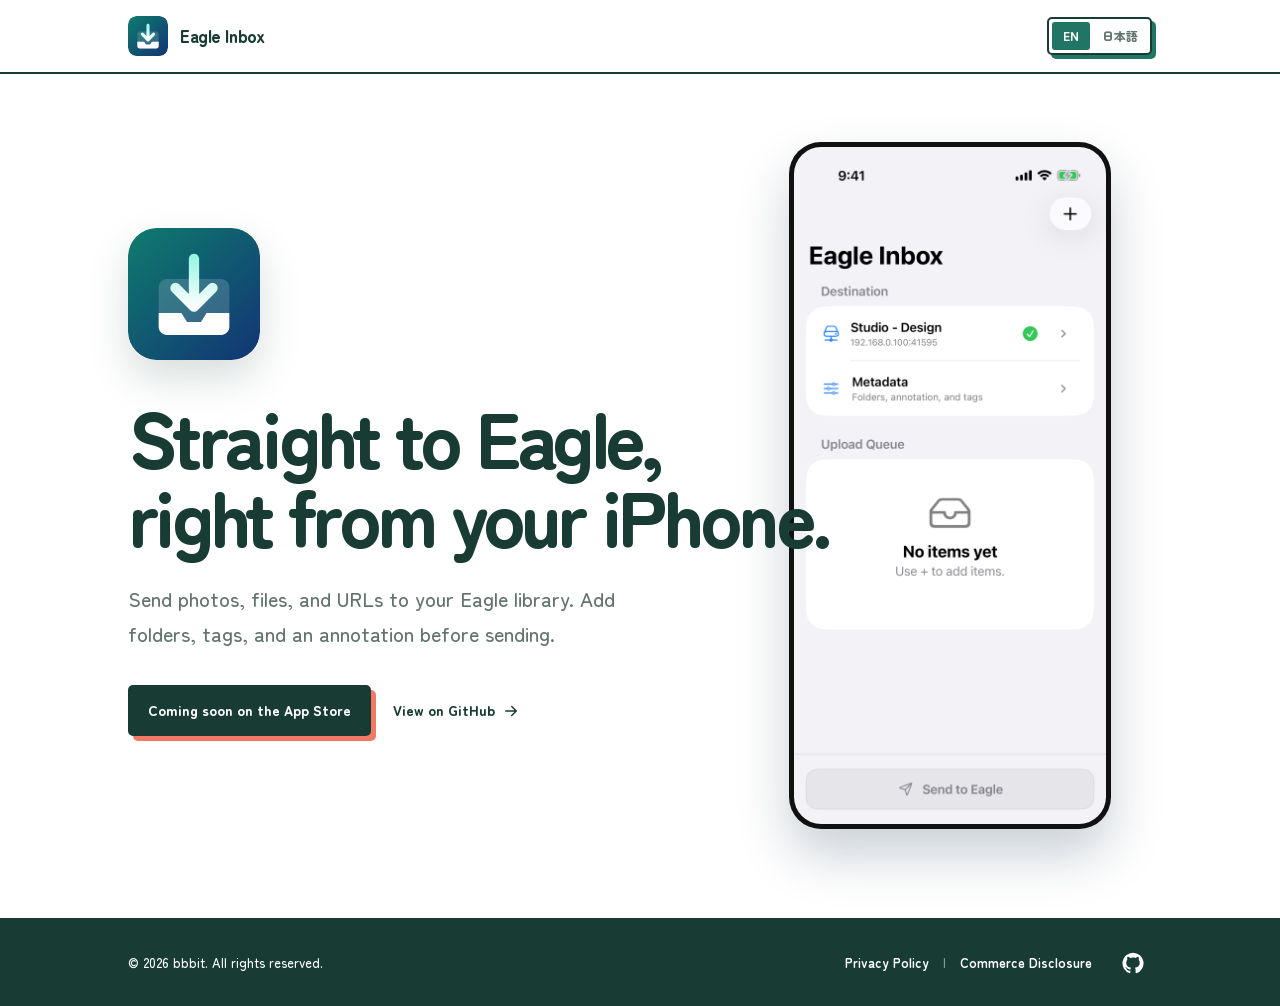
==== privacy-policy/index.html @ a13c3aba "initial commit" ====
<!doctype html>
<html lang="en">
  <head>
    <meta charset="utf-8">
    <meta name="viewport" content="width=device-width, initial-scale=1">
    <meta name="color-scheme" content="light">
    <meta name="theme-color" content="#ffffff">
    <meta
      name="description"
      content="Eagle Inbox sends photos, files, and URLs from iPhone to Eagle."
    >
    <title>Eagle Inbox — Send to Eagle from iPhone</title>
    <link rel="icon" href="app-icon.svg" type="image/svg+xml">
    <link rel="stylesheet" href="styles.css?v=20260819-1">
    <script>
      if (new URLSearchParams(location.search).get("lang") === "ja") {
        document.documentElement.classList.add("language-loading");
      }
    </script>
    <script src="home-language.js" defer></script>
  </head>
  <body class="home-page">
    <a class="skip-link" href="#main-content">Skip to main content</a>

    <header class="site-header home-header">
      <div class="header-inner">
        <a class="brand" href="./" aria-label="Eagle Inbox home">
          <img src="app-icon.svg" width="40" height="40" alt="">
          <span>Eagle Inbox</span>
        </a>
        <nav class="language-switcher" aria-label="Language">
          <a href="?lang=en" lang="en" aria-current="page">EN</a>
          <a href="?lang=ja" lang="ja">日本語</a>
        </nav>
      </div>
    </header>

    <main id="main-content" class="home-main">
      <section class="hero" aria-labelledby="hero-title">
        <div class="hero-copy">
          <img class="hero-app-icon" src="app-icon.svg" width="132" height="132" alt="Eagle Inbox app icon">
          <h1 id="hero-title"><span>Straight to Eagle,</span><br><span>right from your iPhone.</span></h1>
          <p class="hero-description">
            Send photos, files, and URLs to your Eagle library. Add folders,
            tags, and an annotation before sending.
          </p>
          <div class="hero-actions">
            <span class="app-store-status">Coming soon on the App Store</span>
            <a class="text-link" href="https://github.com/tuki0918/eagleinbox" target="_blank" rel="noopener noreferrer">
              View on GitHub
              <svg viewBox="0 0 24 24" width="18" height="18" aria-hidden="true">
                <path d="M5 12h13M13 6l6 6-6 6"/>
              </svg>
            </a>
          </div>
        </div>

        <div class="hero-visual" aria-label="Eagle Inbox app screen">
          <div class="hero-device-frame">
            <img src="assets/app-screen.png" alt="Eagle Inbox upload screen on iPhone">
          </div>
        </div>
      </section>
    </main>

    <footer class="site-footer">
      <div class="footer-inner">
        <p>© 2026 bbbit. All rights reserved.</p>
        <nav class="footer-links" aria-label="Legal">
          <a href="privacy/">Privacy Policy</a>
          <a href="commerce/">Commerce Disclosure</a>
        </nav>
        <a
          class="github-link"
          href="https://github.com/tuki0918/eagleinbox"
          target="_blank"
          rel="noopener noreferrer"
          aria-label="View the Eagle Inbox repository on GitHub"
          title="GitHub repository"
        >
          <svg viewBox="0 0 24 24" width="22" height="22" aria-hidden="true">
            <path d="M12 .7a11.5 11.5 0 0 0-3.64 22.41c.58.1.79-.25.79-.56v-2.23c-3.22.7-3.9-1.37-3.9-1.37-.52-1.34-1.28-1.7-1.28-1.7-1.05-.72.08-.7.08-.7 1.16.08 1.77 1.19 1.77 1.19 1.03 1.77 2.7 1.26 3.36.96.1-.75.4-1.26.74-1.55-2.57-.29-5.27-1.29-5.27-5.69 0-1.26.45-2.28 1.18-3.09-.12-.29-.51-1.47.11-3.05 0 0 .97-.31 3.16 1.18A11 11 0 0 1 12 6.11c.98 0 1.96.13 2.88.39 2.2-1.49 3.16-1.18 3.16-1.18.63 1.58.23 2.76.12 3.05.73.81 1.17 1.83 1.17 3.09 0 4.42-2.7 5.39-5.28 5.68.42.36.79 1.07.79 2.16v3.25c0 .31.21.67.8.56A11.5 11.5 0 0 0 12 .7Z"/>
          </svg>
          <span class="visually-hidden">GitHub repository</span>
        </a>
      </div>
    </footer>
  </body>
</html>
---- privacy-policy/styles.css ----
/* Zen Maru Gothic — SIL Open Font License 1.1 (see fonts/OFL.txt). */
@font-face {
  font-family: "Zen Maru Gothic";
  src: url("fonts/ZenMaruGothic-Regular.woff2") format("woff2");
  font-style: normal;
  font-weight: 400;
  font-display: swap;
}

@font-face {
  font-family: "Zen Maru Gothic";
  src: url("fonts/ZenMaruGothic-Medium.woff2") format("woff2");
  font-style: normal;
  font-weight: 500;
  font-display: swap;
}

@font-face {
  font-family: "Zen Maru Gothic";
  src: url("fonts/ZenMaruGothic-Bold.woff2") format("woff2");
  font-style: normal;
  font-weight: 700;
  font-display: swap;
}

@font-face {
  font-family: "Zen Maru Gothic";
  src: url("fonts/ZenMaruGothic-Black.woff2") format("woff2");
  font-style: normal;
  font-weight: 900;
  font-display: swap;
}

:root {
  --background: #ffffff;
  --paper: #ffffff;
  --surface: #f2f7f5;
  --surface-strong: #eef8f4;
  --text: #34443f;
  --text-strong: #183c34;
  --muted: #63746f;
  --accent: #f07a64;
  --accent-dark: #c95443;
  --accent-blue: #207565;
  --accent-navy: #19493f;
  --link: #17695c;
  --border: #183c34;
  --focus: #f07a64;
  --header-height: 72px;
  --reading-width: 760px;
  --page-gutter: clamp(20px, 4vw, 48px);
  font-family: "Zen Maru Gothic", "Hiragino Maru Gothic ProN", sans-serif;
  color: var(--text);
  background: var(--background);
  font-synthesis: none;
  text-rendering: optimizeLegibility;
}

*,
*::before,
*::after {
  box-sizing: border-box;
}

html {
  scroll-behavior: smooth;
  scroll-padding-top: calc(var(--header-height) + 24px);
}

body {
  min-width: 320px;
  margin: 0;
  background: var(--background);
  color: var(--text);
  font-size: 16px;
  font-weight: 500;
  line-height: 1.75;
  -webkit-font-smoothing: antialiased;
}

.language-loading body {
  visibility: hidden;
}

a {
  color: var(--link);
  text-decoration-thickness: 1px;
  text-underline-offset: 0.18em;
}

a:hover {
  color: var(--accent-dark);
}

a:focus-visible {
  border-radius: 4px;
  outline: 3px solid color-mix(in srgb, var(--focus) 34%, transparent);
  outline-offset: 3px;
}

.visually-hidden {
  position: absolute;
  width: 1px;
  height: 1px;
  padding: 0;
  overflow: hidden;
  clip: rect(0 0 0 0);
  white-space: nowrap;
  border: 0;
}

.skip-link {
  position: fixed;
  z-index: 100;
  top: 12px;
  left: 12px;
  padding: 10px 14px;
  border: 2px solid var(--text-strong);
  border-radius: 4px;
  background: var(--text-strong);
  box-shadow: 4px 4px 0 var(--accent);
  color: var(--paper);
  font-weight: 700;
  transform: translateY(-150%);
  transition: transform 140ms ease;
}

.skip-link:focus {
  color: #ffffff;
  transform: translateY(0);
}

.site-header {
  position: static;
  z-index: 20;
  min-height: var(--header-height);
  border-bottom: 2px solid var(--border);
  background: rgb(255 255 255 / 96%);
  backdrop-filter: blur(14px);
}

.header-inner,
.footer-inner {
  display: flex;
  width: min(1120px, 100%);
  margin-inline: auto;
  padding-inline: var(--page-gutter);
}

.header-inner {
  min-height: var(--header-height);
  align-items: center;
  justify-content: space-between;
  gap: 24px;
}

.brand {
  display: inline-flex;
  align-items: center;
  gap: 12px;
  color: var(--text-strong);
  font-size: 17px;
  font-weight: 900;
  letter-spacing: -0.025em;
  text-decoration: none;
}

.brand img {
  display: block;
  width: 40px;
  height: 40px;
  border-radius: 8px;
}

.header-actions,
.language-switcher {
  display: flex;
  align-items: center;
}

.header-actions {
  gap: 20px;
}

.menu-button,
.drawer-close,
.drawer-backdrop {
  display: none;
}

.menu-button,
.drawer-close {
  width: 40px;
  height: 40px;
  padding: 0;
  align-items: center;
  justify-content: center;
  border: 2px solid var(--border);
  border-radius: 5px;
  background: var(--paper);
  box-shadow: 3px 3px 0 var(--accent);
  color: var(--text-strong);
  cursor: pointer;
}

.menu-button svg,
.drawer-close svg {
  display: block;
  fill: none;
  stroke: currentColor;
  stroke-width: 1.8;
  stroke-linecap: round;
}

.language-switcher {
  gap: 3px;
  padding: 3px;
  border: 2px solid var(--border);
  border-radius: 5px;
  background: var(--paper);
  box-shadow: 4px 4px 0 var(--accent-blue);
  font-size: 12px;
  font-weight: 900;
  line-height: 1;
}

.language-switcher a {
  min-width: 38px;
  padding: 8px 9px;
  border-radius: 3px;
  color: var(--muted);
  text-align: center;
  text-decoration: none;
}

.language-switcher a[aria-current="page"] {
  background: var(--accent-blue);
  box-shadow: none;
  color: #ffffff;
}

.page-shell {
  display: grid;
  grid-template-columns: 220px minmax(0, var(--reading-width));
  gap: clamp(48px, 6vw, 72px);
  width: min(1120px, 100%);
  margin-inline: auto;
  padding: 72px var(--page-gutter) 112px;
}

.table-of-contents {
  position: sticky;
  top: 32px;
  align-self: start;
  max-height: calc(100vh - 64px);
  padding: 20px 18px 22px;
  overflow-y: auto;
  border: 2px solid var(--border);
  border-radius: 5px;
  background: var(--paper);
  box-shadow: 6px 6px 0 var(--accent-navy);
  font-size: 13px;
  line-height: 1.42;
}

.toc-title {
  margin: 0 0 14px;
  padding-bottom: 10px;
  border-bottom: 2px solid var(--border);
  color: var(--text-strong);
  font-weight: 900;
}

html[lang="en"] .toc-title {
  letter-spacing: 0.08em;
}

.drawer-header {
  display: block;
}

.table-of-contents ol {
  display: grid;
  gap: 11px;
  margin: 0;
  padding: 0;
  list-style: none;
}

.table-of-contents a {
  display: block;
  color: var(--muted);
  font-weight: 700;
  text-decoration: none;
}

.table-of-contents a:hover {
  color: var(--accent-blue);
  transform: translateX(3px);
}

.policy {
  min-width: 0;
}

.policy-header {
  padding: clamp(30px, 5vw, 48px);
  border: 2px solid var(--border);
  border-radius: 6px;
  background: var(--paper);
  box-shadow: 10px 10px 0 var(--accent);
}

.product-name {
  display: inline-block;
  margin-bottom: 20px;
  padding: 5px 11px 6px;
  border: 2px solid var(--border);
  border-radius: 3px;
  background: var(--accent-blue);
  box-shadow: 4px 4px 0 var(--accent-navy);
  color: #ffffff;
  font-size: 13px;
  font-weight: 900;
  letter-spacing: 0.06em;
}

h1,
h2,
h3,
p,
ul {
  margin-top: 0;
}

h1,
h2,
h3 {
  color: var(--text-strong);
  font-weight: 900;
  letter-spacing: -0.035em;
}

html[lang="ja"] h1,
html[lang="ja"] h2,
html[lang="ja"] h3 {
  font-weight: 700;
  letter-spacing: -0.025em;
}

h1 {
  margin-bottom: 18px;
  font-size: clamp(44px, 6vw, 64px);
  line-height: 1.08;
  letter-spacing: -0.06em;
}

h1 span {
  white-space: nowrap;
}

h1 span:last-child {
  color: inherit;
}

h2 {
  margin-bottom: 24px;
  font-size: clamp(23px, 3vw, 28px);
  line-height: 1.35;
}

h2 span {
  color: var(--accent-blue);
}

h3 {
  margin: 30px 0 12px;
  padding: 5px 0 5px 12px;
  border-left: 5px solid var(--accent);
  font-size: 18px;
  line-height: 1.4;
}

p {
  margin-bottom: 16px;
}

ul {
  margin-bottom: 18px;
  padding-left: 1.3em;
}

li + li {
  margin-top: 8px;
}

.effective-date {
  margin-bottom: 24px;
  color: var(--muted);
  font-size: 14px;
}

.effective-date strong {
  color: var(--text);
}

.introduction {
  margin-bottom: 0;
  color: var(--text);
  font-size: clamp(17px, 2vw, 19px);
  line-height: 1.62;
}

.policy > section {
  padding-top: 56px;
}

.policy > section + section:not(.summary) {
  margin-top: 56px;
  padding-top: 56px;
  border-top: 2px dashed color-mix(in srgb, var(--text-strong) 36%, transparent);
}

.policy > section:not(.summary) > h2 {
  display: table;
  max-width: calc(100% - 7px);
  padding: 10px 16px 11px;
  border: 2px solid var(--border);
  border-radius: 4px;
  background: var(--accent-blue);
  box-shadow: 7px 7px 0 var(--accent);
  color: #ffffff;
}

.policy > section:not(.summary) > h2 span {
  color: #ffd7c7;
}

.policy > section.summary {
  margin-top: 54px;
  padding: 32px;
  border: 2px solid var(--border);
  border-radius: 6px;
  background: var(--surface-strong);
  box-shadow: 9px 9px 0 var(--accent-navy);
}

.summary h2 {
  display: table;
  margin-bottom: 16px;
  padding: 8px 14px 9px;
  border: 2px solid var(--border);
  border-radius: 4px;
  background: var(--accent-blue);
  box-shadow: 5px 5px 0 var(--accent);
  color: #ffffff;
  font-size: 24px;
}

.summary ul {
  margin-bottom: 0;
}

.summary li::marker {
  color: var(--accent-blue);
}

.contact-note {
  padding: 14px 16px;
  border: 2px solid var(--border);
  background: var(--paper);
  box-shadow: 5px 5px 0 var(--accent-blue);
  color: var(--text);
  font-size: 14px;
}

.site-footer {
  border-top: 2px solid var(--border);
  background: var(--text-strong);
  color: var(--paper);
  font-size: 13px;
}

.footer-inner {
  display: grid;
  grid-template-columns: minmax(0, 1fr) auto auto;
  align-items: center;
  gap: 22px;
  padding-top: 24px;
  padding-bottom: 24px;
}

.footer-inner p {
  margin: 0;
}

.github-link {
  display: inline-flex;
  flex: 0 0 auto;
  align-items: center;
  justify-content: center;
  width: 38px;
  height: 38px;
  color: var(--paper);
  cursor: pointer;
}

.github-link svg {
  fill: currentColor;
}

.github-link:hover {
  color: var(--paper);
}

.github-link:focus-visible {
  outline: 3px solid var(--accent);
  outline-offset: 3px;
}

.footer-links {
  display: flex;
  flex-wrap: wrap;
  align-items: center;
  justify-content: flex-end;
  gap: 10px 14px;
  margin-left: auto;
}

.footer-links a + a::before {
  content: "|";
  margin-right: 14px;
  color: rgb(255 255 255 / 48%);
  font-weight: 500;
}

.footer-links a {
  color: var(--paper);
  font-weight: 700;
  text-decoration: none;
}

.footer-links a:hover {
  color: var(--paper);
  text-decoration: underline;
  text-underline-offset: 0.2em;
}

/* Home */
.home-page {
  overflow-x: hidden;
}

.home-main {
  width: min(1120px, 100%);
  margin-inline: auto;
  padding: 68px var(--page-gutter) 96px;
}

.hero {
  display: grid;
  grid-template-columns: minmax(0, 1fr) minmax(300px, 0.78fr);
  min-height: 680px;
  align-items: center;
  gap: clamp(56px, 8vw, 112px);
}

.hero-copy {
  position: relative;
  z-index: 2;
}

.hero-app-icon {
  display: block;
  width: clamp(104px, 11vw, 132px);
  height: clamp(104px, 11vw, 132px);
  margin-bottom: 36px;
  border-radius: 27px;
  box-shadow: 0 18px 40px rgb(24 60 52 / 17%);
}

.hero h1 {
  max-width: 680px;
  margin-bottom: 26px;
  font-size: clamp(48px, 6.1vw, 78px);
  line-height: 1.02;
}

html[lang="ja"] .hero h1 {
  font-size: clamp(42px, 5.4vw, 68px);
  line-height: 1.14;
}

.hero-description {
  max-width: 590px;
  margin-bottom: 34px;
  color: var(--muted);
  font-size: clamp(17px, 1.8vw, 20px);
  line-height: 1.75;
}

.hero-actions {
  display: flex;
  flex-wrap: wrap;
  align-items: center;
  gap: 22px;
}

.app-store-status {
  display: inline-flex;
  min-height: 50px;
  padding: 11px 18px 12px;
  align-items: center;
  border: 2px solid var(--border);
  border-radius: 5px;
  background: var(--text-strong);
  box-shadow: 5px 5px 0 var(--accent);
  color: #ffffff;
  font-size: 14px;
  font-weight: 900;
}

.text-link {
  display: inline-flex;
  align-items: center;
  gap: 7px;
  color: var(--text-strong);
  font-size: 14px;
  font-weight: 900;
  text-decoration: none;
}

.text-link svg {
  fill: none;
  stroke: currentColor;
  stroke-linecap: round;
  stroke-linejoin: round;
  stroke-width: 2;
  transition: transform 150ms ease;
}

.text-link:hover {
  color: var(--accent-blue);
}

.text-link:hover svg {
  transform: translateX(3px);
}

.hero-visual {
  position: relative;
  display: flex;
  height: 680px;
  align-items: flex-start;
  justify-content: center;
}

.hero-device-frame {
  position: relative;
  z-index: 1;
  display: block;
  width: min(100%, 322px);
  padding: 5px;
  border-radius: 32px;
  background: #111111;
  box-shadow: 0 26px 52px rgb(12 40 68 / 22%);
}

.hero-device-frame img {
  display: block;
  width: 100%;
  border-radius: 27px;
}

/* Commerce disclosure */
.legal-main {
  width: min(980px, 100%);
  min-height: calc(100vh - var(--header-height) - 88px);
  margin-inline: auto;
  padding: 72px var(--page-gutter) 112px;
}

.legal-title {
  margin-bottom: 40px;
  text-align: center;
}

.legal-title .product-name {
  margin-bottom: 22px;
}

.legal-title h1 {
  margin-bottom: 18px;
  font-size: clamp(36px, 5vw, 58px);
}

.commerce-card {
  padding: clamp(26px, 5vw, 54px);
  border: 2px solid var(--border);
  border-radius: 6px;
  background: var(--paper);
  box-shadow: 10px 10px 0 var(--accent-navy);
}

.commerce-list {
  margin: 0;
}

.commerce-list > div {
  display: grid;
  grid-template-columns: 200px minmax(0, 1fr);
  gap: 28px;
  padding: 20px 0;
  border-bottom: 1px solid color-mix(in srgb, var(--text-strong) 22%, transparent);
}

.commerce-list > div:first-child {
  padding-top: 0;
}

.commerce-list > div:last-child {
  padding-bottom: 0;
  border-bottom: 0;
}

.commerce-list dt {
  color: var(--text-strong);
  font-weight: 900;
}

.commerce-list dd {
  min-width: 0;
  margin: 0;
  overflow-wrap: anywhere;
}

@media (max-width: 900px) {
  body.drawer-open {
    overflow: hidden;
  }

  .site-header {
    position: sticky;
    top: 0;
    transition: transform 180ms cubic-bezier(0.22, 1, 0.36, 1);
  }

  .home-page .site-header,
  .legal-page .site-header {
    position: static;
  }

  .site-header.header-hidden {
    transform: translateY(-100%);
  }

  body.drawer-open .site-header {
    transform: translateY(0);
  }

  .page-shell {
    display: block;
    width: min(calc(var(--reading-width) + 2 * var(--page-gutter)), 100%);
    padding-top: 44px;
  }

  .menu-button,
  .drawer-close {
    display: inline-flex;
    flex: 0 0 auto;
  }

  .table-of-contents {
    position: fixed;
    z-index: 60;
    top: 0;
    bottom: auto;
    left: 0;
    width: min(320px, calc(100vw - 56px));
    height: 100vh;
    height: 100dvh;
    max-height: 100vh;
    max-height: 100dvh;
    margin: 0;
    padding: 0 0 calc(36px + env(safe-area-inset-bottom));
    overflow-y: auto;
    overscroll-behavior: contain;
    scrollbar-gutter: stable;
    -webkit-overflow-scrolling: touch;
    border: 0;
    border-right: 2px solid var(--border);
    border-radius: 0;
    background: var(--paper);
    box-shadow: 10px 0 0 var(--accent-navy);
    font-size: 15px;
    transform: translateX(-105%);
    transition: transform 220ms cubic-bezier(0.22, 1, 0.36, 1);
  }

  .drawer-open .table-of-contents {
    transform: translateX(0);
  }

  .drawer-header {
    position: sticky;
    z-index: 1;
    top: 0;
    display: flex;
    min-height: var(--header-height);
    padding: 12px 16px 12px 22px;
    align-items: center;
    justify-content: space-between;
    gap: 18px;
    border-bottom: 2px solid var(--border);
    background: rgb(255 255 255 / 96%);
    backdrop-filter: blur(12px);
  }

  .drawer-header .toc-title {
    margin: 0;
  }

  .table-of-contents ol {
    display: grid;
    grid-template-columns: 1fr;
    gap: 2px;
    padding: 14px 12px;
  }

  .table-of-contents a {
    padding: 10px 11px;
    border-radius: 3px;
    color: var(--text);
  }

  .table-of-contents a:hover {
    background: var(--surface);
  }

  .drawer-backdrop {
    position: fixed;
    z-index: 50;
    inset: 0;
    display: block;
    padding: 0;
    border: 0;
    background: rgb(24 60 52 / 45%);
    opacity: 0;
    pointer-events: none;
    transition: opacity 180ms ease;
  }

  .drawer-open .drawer-backdrop {
    opacity: 1;
    pointer-events: auto;
  }

  .home-main {
    padding-top: 48px;
  }

  .hero {
    grid-template-columns: minmax(0, 1fr) minmax(250px, 0.68fr);
    min-height: 600px;
    gap: 42px;
  }

  .hero-visual {
    height: 600px;
  }
}

@media (max-width: 600px) {
  :root {
    --header-height: 64px;
  }

  body {
    font-size: 15.5px;
    line-height: 1.64;
  }

  .header-inner {
    gap: 10px;
  }

  .header-actions {
    gap: 12px;
  }

  .language-switcher a {
    min-width: 36px;
    padding: 7px 8px;
  }

  .brand img {
    width: 36px;
    height: 36px;
    border-radius: 9px;
  }

  .page-shell {
    padding-top: 30px;
    padding-bottom: 72px;
  }

  .policy-header {
    padding: 26px 22px 28px;
    box-shadow: 6px 6px 0 var(--accent);
  }

  h1 {
    font-size: 42px;
  }

  .policy > section {
    padding-top: 38px;
  }

  .policy > section + section:not(.summary) {
    margin-top: 38px;
    padding-top: 38px;
  }

  .policy > section.summary {
    margin-top: 38px;
    padding: 24px;
    border-radius: 4px;
    box-shadow: 6px 6px 0 var(--accent-navy);
  }

  .policy > section:not(.summary) > h2 {
    padding: 9px 12px 10px;
    box-shadow: 5px 5px 0 var(--accent);
  }

  .footer-inner {
    grid-template-columns: minmax(0, 1fr) auto;
    gap: 18px 16px;
    text-align: left;
  }

  .footer-inner p {
    grid-column: 1 / -1;
  }

  .footer-links {
    grid-column: 1;
    width: auto;
    justify-self: end;
    font-size: 12px;
  }

  .github-link {
    grid-column: 2;
  }

  .home-main {
    padding-top: 42px;
    padding-bottom: 72px;
  }

  .hero {
    display: flex;
    min-height: 0;
    flex-direction: column;
    align-items: stretch;
    gap: 58px;
  }

  .hero-copy {
    text-align: left;
  }

  .hero-app-icon {
    width: 96px;
    height: 96px;
    margin-bottom: 28px;
    border-radius: 22px;
  }

  .hero h1 {
    font-size: clamp(35px, 10.2vw, 43px);
  }

  html[lang="ja"] .hero h1 {
    font-size: clamp(34px, 9.7vw, 40px);
  }

  .hero-description {
    font-size: 17px;
  }

  .hero-visual {
    height: 590px;
    overflow: hidden;
  }

  .hero-device-frame {
    width: min(88vw, 340px);
    border-radius: 34px;
  }

  .hero-device-frame img {
    border-radius: 29px;
  }

  .legal-main {
    padding-top: 42px;
    padding-bottom: 72px;
  }

  .legal-title {
    margin-bottom: 28px;
    text-align: left;
  }

  .legal-title h1 {
    font-size: 36px;
    line-height: 1.25;
  }

  .commerce-card {
    padding: 24px 22px;
    box-shadow: 7px 7px 0 var(--accent-navy);
  }

  .commerce-list > div {
    grid-template-columns: 1fr;
    gap: 6px;
    padding: 18px 0;
  }

}

@media (max-width: 360px) {
  .brand {
    gap: 0;
    font-size: 0;
  }

  .header-actions {
    gap: 10px;
  }
}

@media (prefers-reduced-motion: reduce) {
  html {
    scroll-behavior: auto;
  }

  *,
  *::before,
  *::after {
    scroll-behavior: auto !important;
    transition-duration: 0.01ms !important;
  }
}

@media print {
  :root {
    --text: #000000;
    --text-strong: #000000;
  }

  .site-header,
  .table-of-contents,
  .site-footer,
  .skip-link {
    display: none;
  }

  .page-shell {
    display: block;
    width: auto;
    padding: 0;
  }

  .policy-header {
    padding: 0 0 24px;
    border: 0;
    border-bottom: 1px solid #aaaaaa;
    border-radius: 0;
    background: #ffffff;
    box-shadow: none;
  }

  .product-name {
    display: block;
    margin-bottom: 6px;
    padding: 0;
    border: 0;
    background: transparent;
    box-shadow: none;
    color: #000000;
    font-weight: 700;
  }

  h1 {
    font-size: 36px;
  }

  .summary {
    border: 1px solid #aaaaaa;
    background: #ffffff;
    box-shadow: none;
  }

  .policy > section:not(.summary) > h2,
  .contact-note {
    box-shadow: none;
  }

  .policy > section,
  .policy > section + section:not(.summary) {
    margin-top: 20px;
    padding-top: 20px;
  }

  a {
    color: inherit;
  }
}
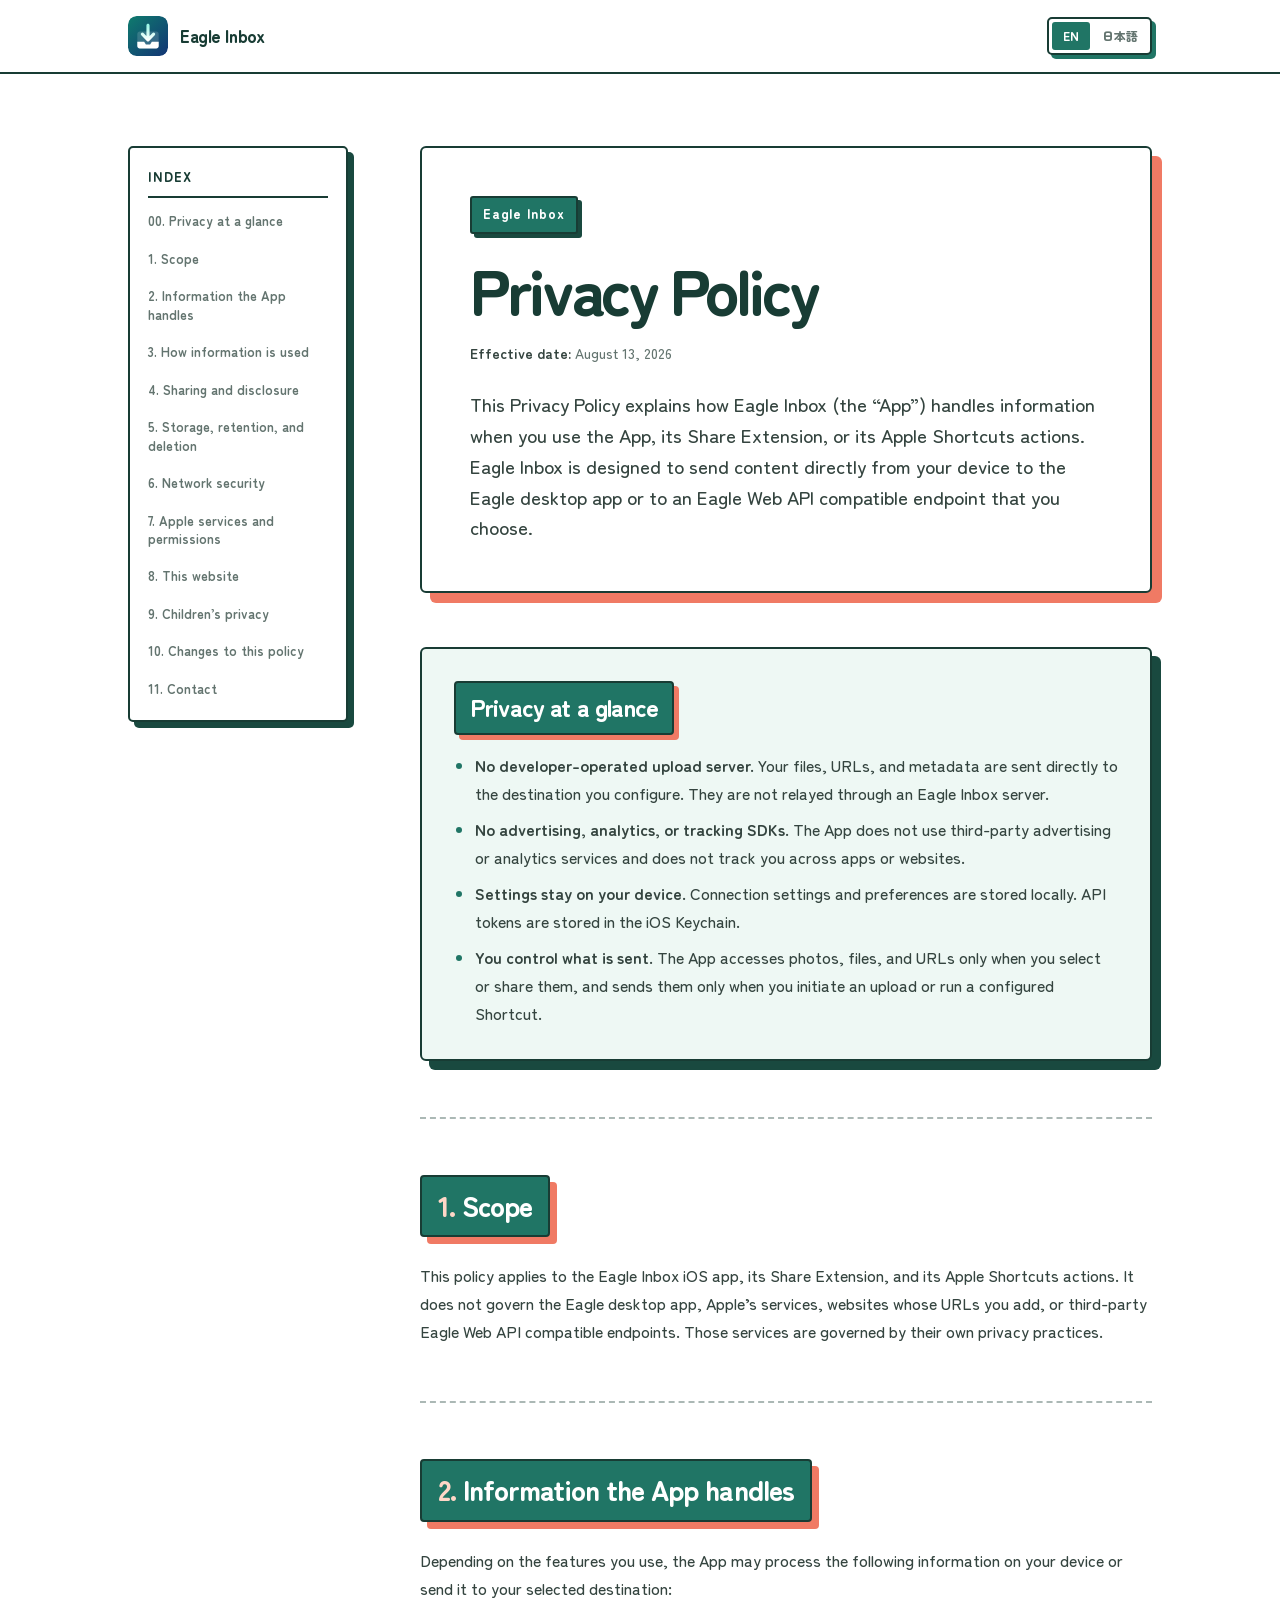
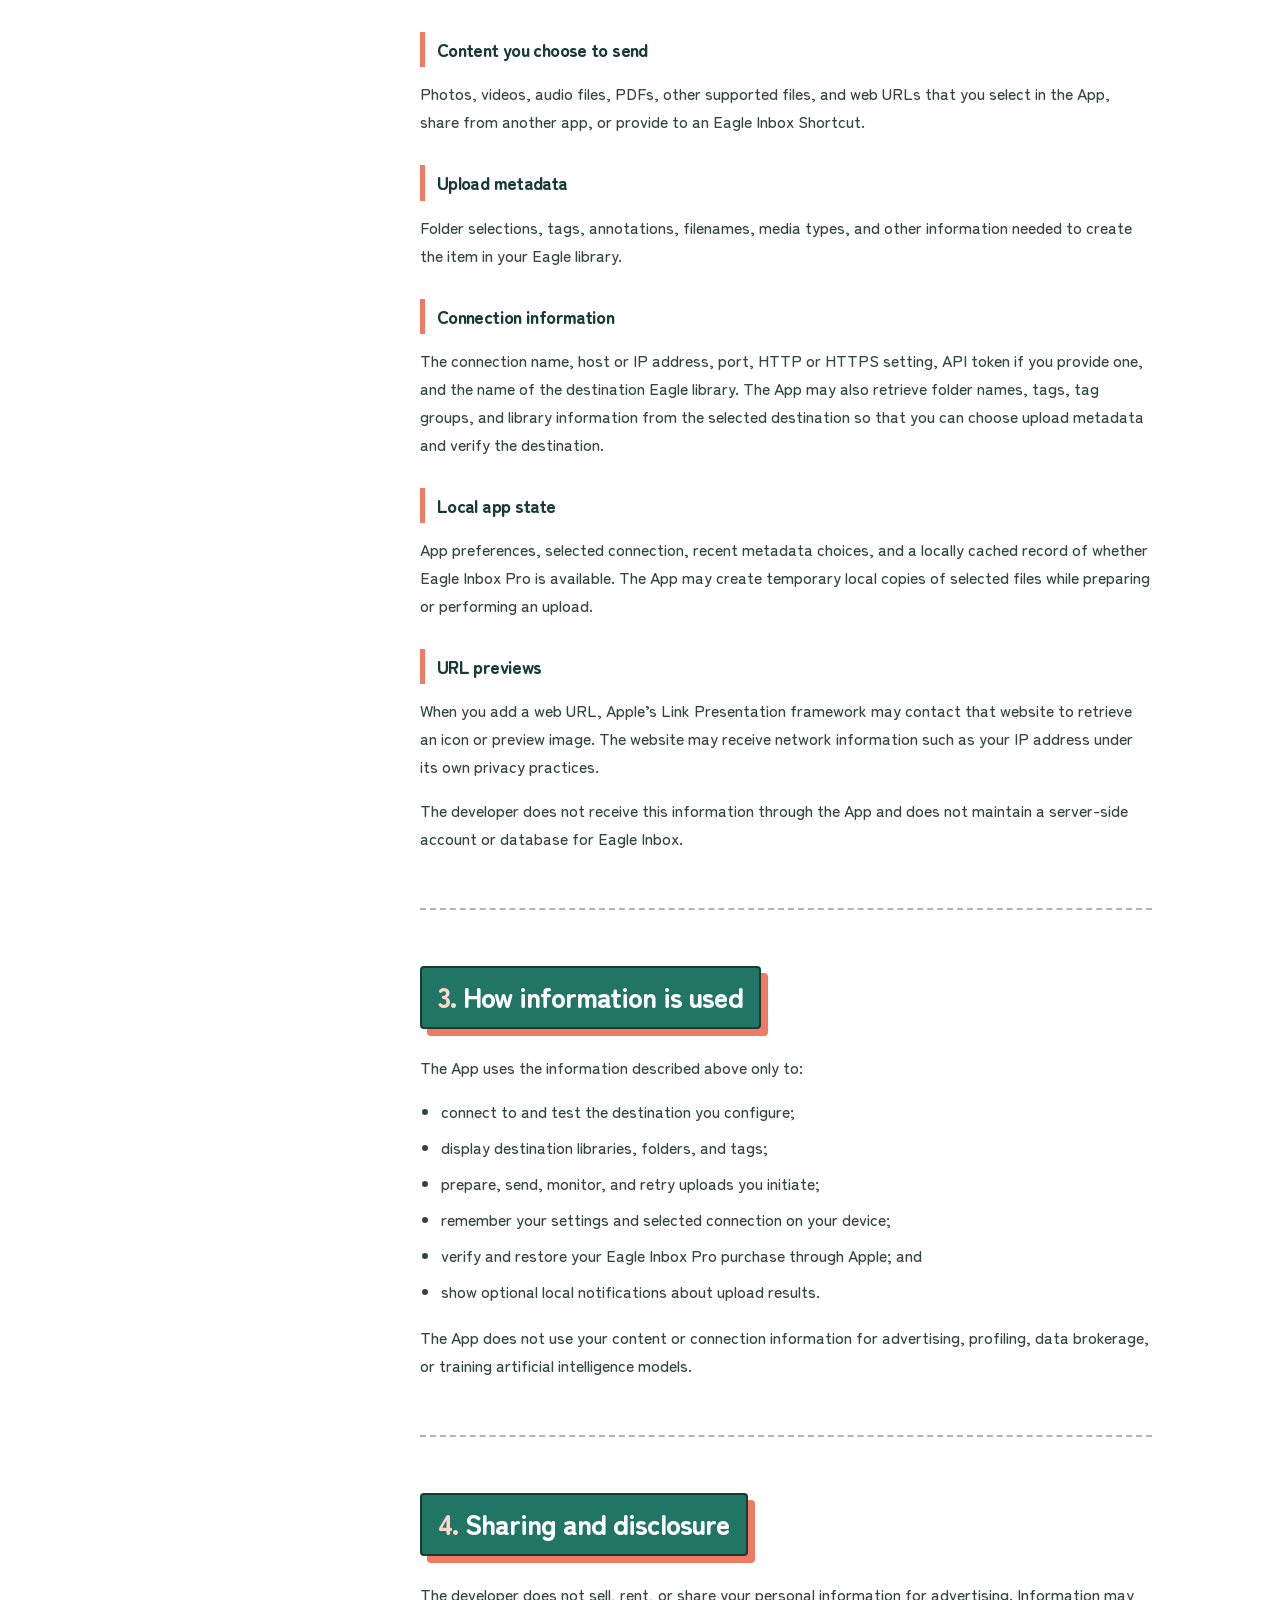
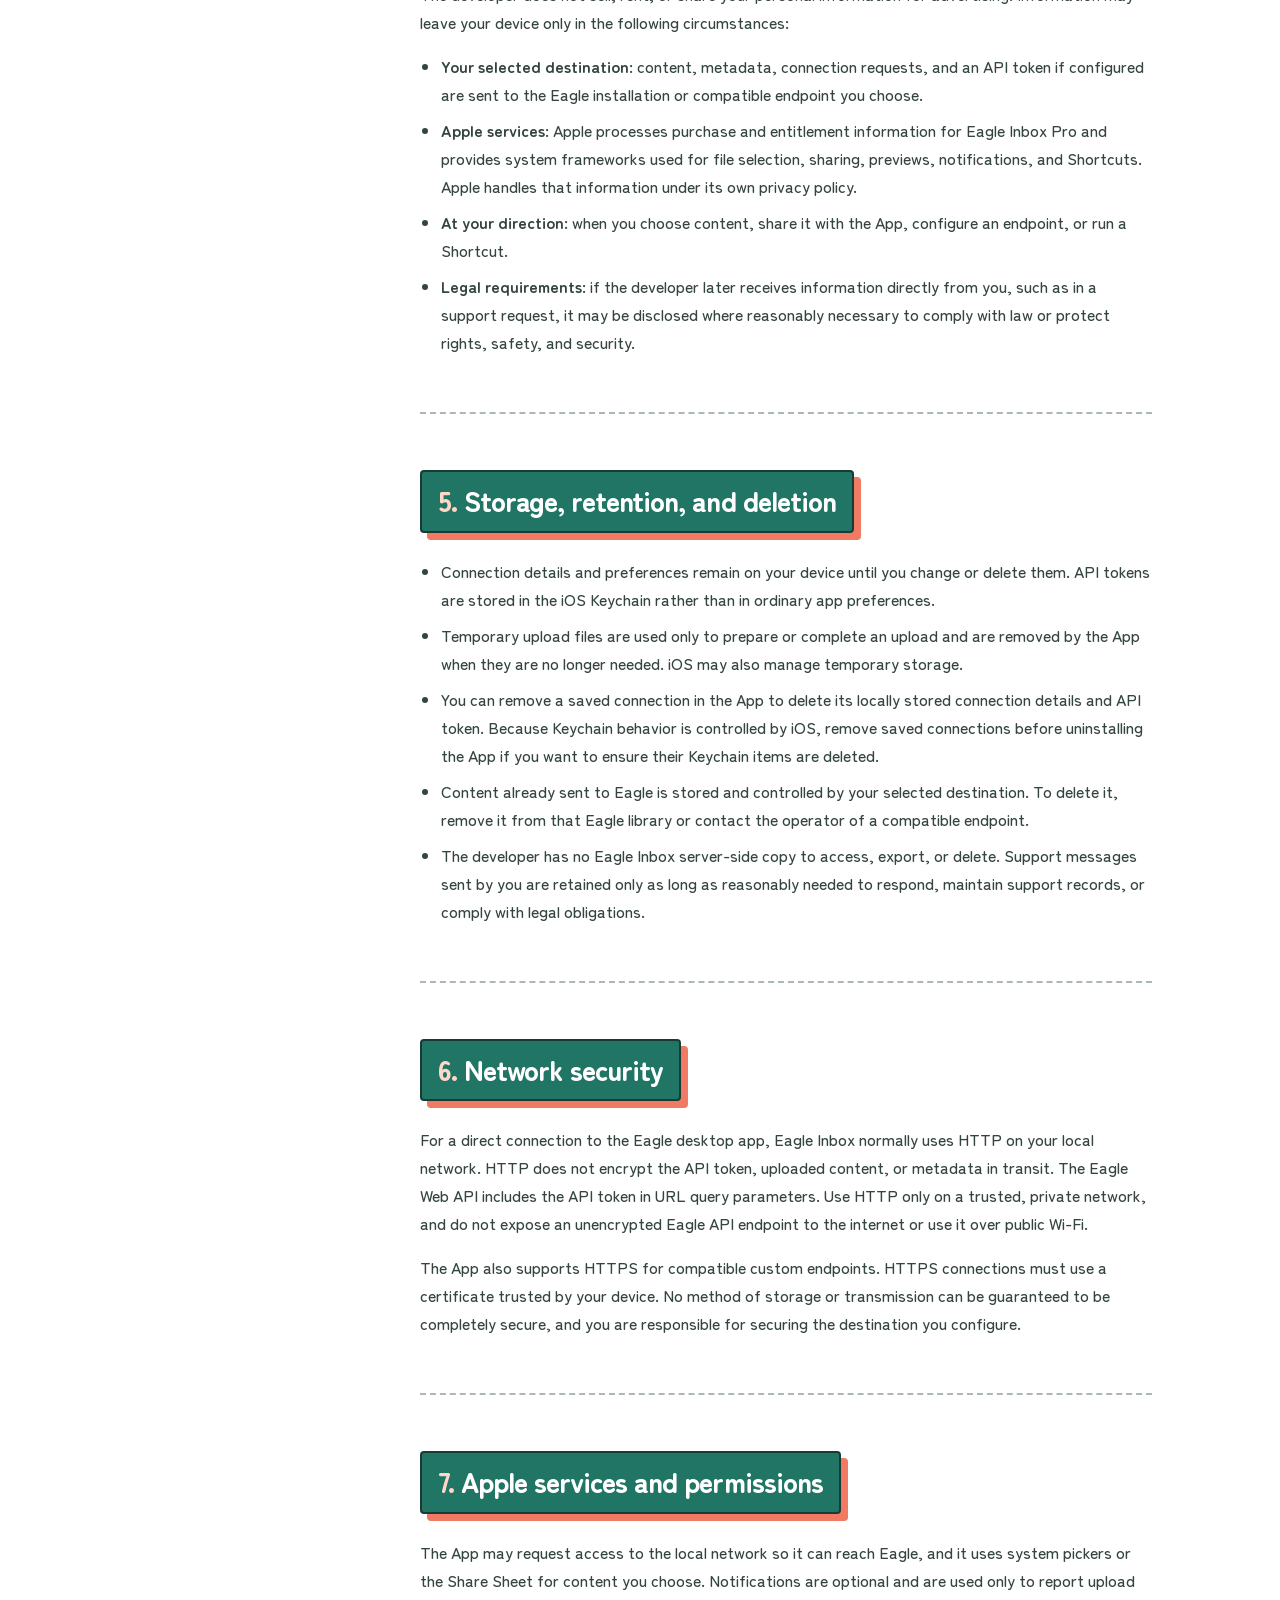
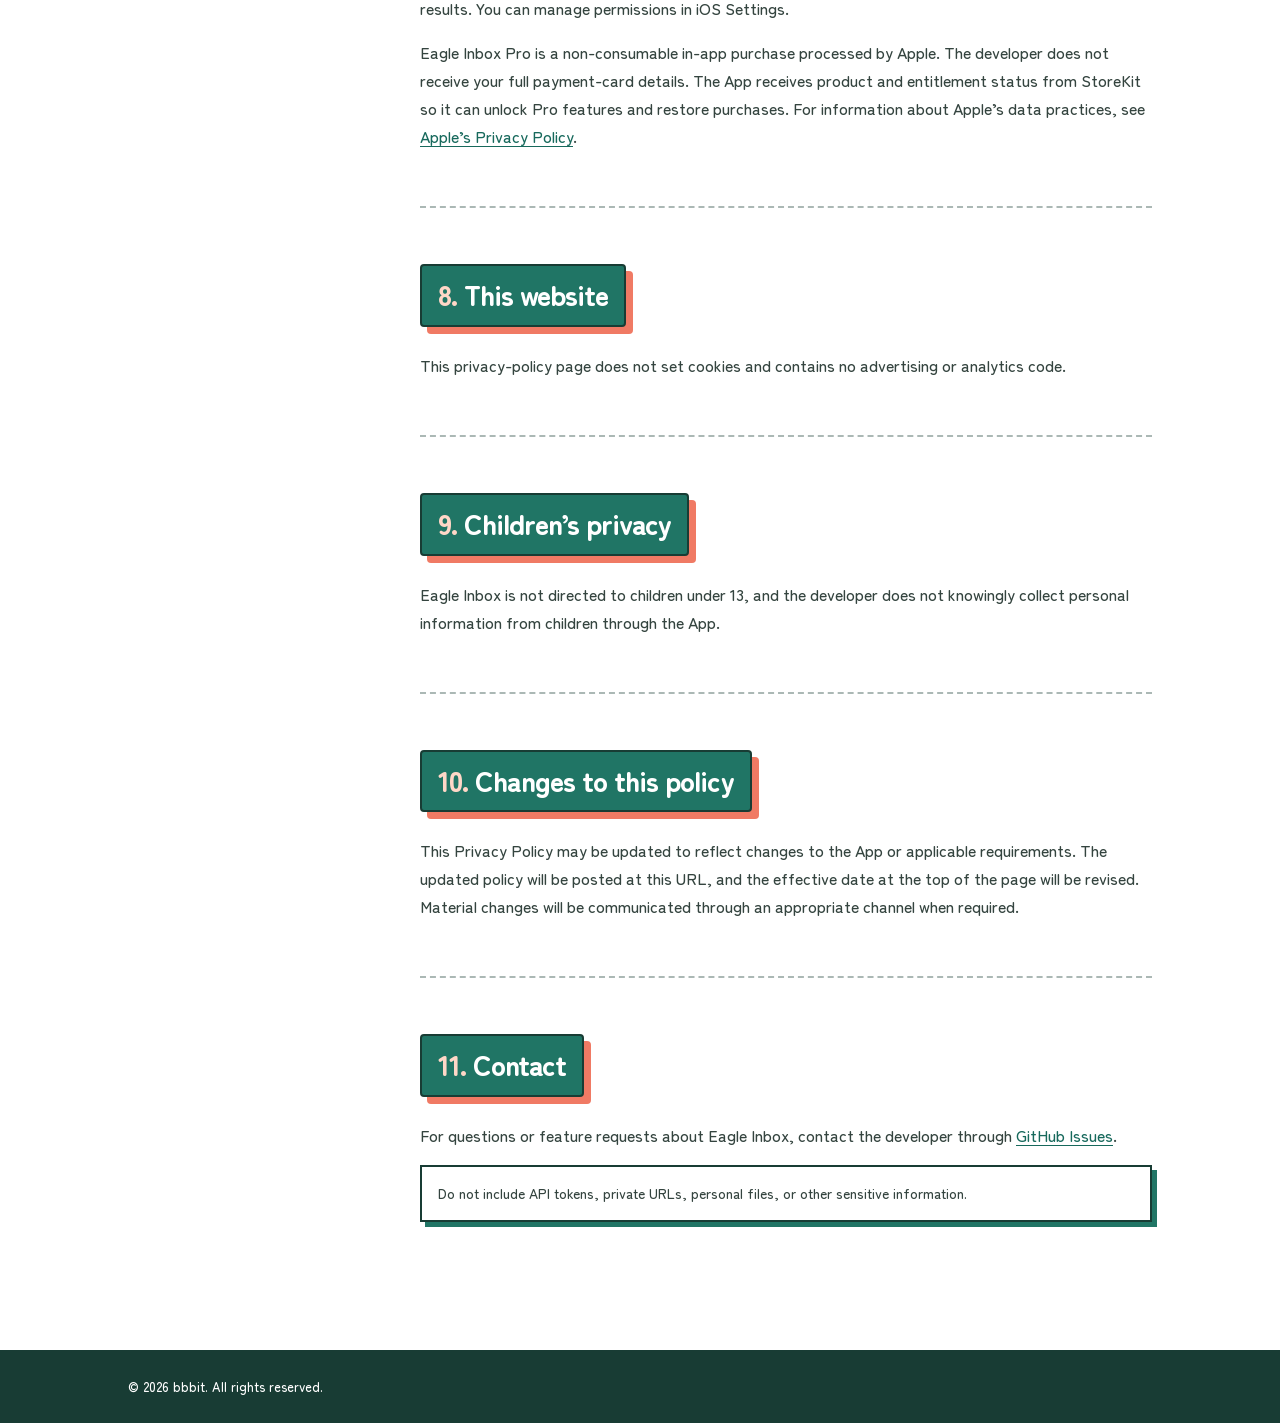
==== commit 34da5eaf: "Add bilingual privacy policy page" ====
--- a/privacy-policy/index.html
+++ b/privacy-policy/index.html
@@ -7,82 +7,348 @@
     <meta name="theme-color" content="#ffffff">
     <meta
       name="description"
-      content="Eagle Inbox sends photos, files, and URLs from iPhone to Eagle."
+      content="Privacy Policy for Eagle Inbox, an iOS app for sending items directly to Eagle."
     >
-    <title>Eagle Inbox — Send to Eagle from iPhone</title>
+    <title>Privacy Policy — Eagle Inbox</title>
     <link rel="icon" href="app-icon.svg" type="image/svg+xml">
-    <link rel="stylesheet" href="styles.css?v=20260819-1">
+    <link rel="stylesheet" href="styles.css?v=20260815-11">
     <script>
       if (new URLSearchParams(location.search).get("lang") === "ja") {
         document.documentElement.classList.add("language-loading");
       }
     </script>
-    <script src="home-language.js" defer></script>
+    <script src="language.js" defer></script>
+    <script src="navigation.js" defer></script>
   </head>
-  <body class="home-page">
+  <body>
     <a class="skip-link" href="#main-content">Skip to main content</a>
 
-    <header class="site-header home-header">
+    <header class="site-header">
       <div class="header-inner">
-        <a class="brand" href="./" aria-label="Eagle Inbox home">
+        <a class="brand" href="./" aria-label="Eagle Inbox Privacy Policy home">
           <img src="app-icon.svg" width="40" height="40" alt="">
           <span>Eagle Inbox</span>
         </a>
-        <nav class="language-switcher" aria-label="Language">
-          <a href="?lang=en" lang="en" aria-current="page">EN</a>
-          <a href="?lang=ja" lang="ja">日本語</a>
-        </nav>
+        <div class="header-actions">
+          <nav class="language-switcher" aria-label="Language">
+            <a href="?lang=en" lang="en" aria-current="page">EN</a>
+            <a href="?lang=ja" lang="ja">日本語</a>
+          </nav>
+          <button
+            class="menu-button"
+            type="button"
+            aria-controls="page-index"
+            aria-expanded="false"
+          >
+            <span class="visually-hidden">Open page index</span>
+            <svg viewBox="0 0 24 24" width="22" height="22" aria-hidden="true">
+              <path d="M4 7h16M4 12h16M4 17h16"/>
+            </svg>
+          </button>
+        </div>
       </div>
     </header>
 
-    <main id="main-content" class="home-main">
-      <section class="hero" aria-labelledby="hero-title">
-        <div class="hero-copy">
-          <img class="hero-app-icon" src="app-icon.svg" width="132" height="132" alt="Eagle Inbox app icon">
-          <h1 id="hero-title"><span>Straight to Eagle,</span><br><span>right from your iPhone.</span></h1>
-          <p class="hero-description">
-            Send photos, files, and URLs to your Eagle library. Add folders,
-            tags, and an annotation before sending.
-          </p>
-          <div class="hero-actions">
-            <span class="app-store-status">Coming soon on the App Store</span>
-            <a class="text-link" href="https://github.com/tuki0918/eagleinbox" target="_blank" rel="noopener noreferrer">
-              View on GitHub
-              <svg viewBox="0 0 24 24" width="18" height="18" aria-hidden="true">
-                <path d="M5 12h13M13 6l6 6-6 6"/>
-              </svg>
-            </a>
-          </div>
+    <div class="page-shell">
+      <nav id="page-index" class="table-of-contents" aria-label="Page index">
+        <div class="drawer-header">
+          <p class="toc-title">INDEX</p>
+          <button class="drawer-close" type="button">
+            <span class="visually-hidden">Close page index</span>
+            <svg viewBox="0 0 24 24" width="22" height="22" aria-hidden="true">
+              <path d="m6 6 12 12M18 6 6 18"/>
+            </svg>
+          </button>
         </div>
-
-        <div class="hero-visual" aria-label="Eagle Inbox app screen">
-          <div class="hero-device-frame">
-            <img src="assets/app-screen.png" alt="Eagle Inbox upload screen on iPhone">
-          </div>
-        </div>
-      </section>
-    </main>
+        <ol>
+          <li><a href="#summary">00. Privacy at a glance</a></li>
+          <li><a href="#scope">1. Scope</a></li>
+          <li><a href="#information">2. Information the App handles</a></li>
+          <li><a href="#use">3. How information is used</a></li>
+          <li><a href="#sharing">4. Sharing and disclosure</a></li>
+          <li><a href="#storage">5. Storage, retention, and deletion</a></li>
+          <li><a href="#security">6. Network security</a></li>
+          <li><a href="#apple-services">7. Apple services and permissions</a></li>
+          <li><a href="#website">8. This website</a></li>
+          <li><a href="#children">9. Children’s privacy</a></li>
+          <li><a href="#changes">10. Changes to this policy</a></li>
+          <li><a href="#contact">11. Contact</a></li>
+        </ol>
+      </nav>
+      <button class="drawer-backdrop" type="button" aria-label="Close page index"></button>
+
+      <main id="main-content" class="policy">
+        <header class="policy-header">
+          <p class="product-name">Eagle Inbox</p>
+          <h1><span>Privacy</span> <span>Policy</span></h1>
+          <p class="effective-date">
+            <strong>Effective date:</strong>
+            <time datetime="2026-08-13">August 13, 2026</time>
+          </p>
+          <p class="introduction">
+            This Privacy Policy explains how Eagle Inbox (the “App”) handles
+            information when you use the App, its Share Extension, or its Apple
+            Shortcuts actions. Eagle Inbox is designed to send content directly
+            from your device to the Eagle desktop app or to an Eagle Web API
+            compatible endpoint that you choose.
+          </p>
+        </header>
+
+        <section id="summary" class="summary" aria-labelledby="summary-title">
+          <h2 id="summary-title">Privacy at a glance</h2>
+          <ul>
+            <li>
+              <strong>No developer-operated upload server.</strong> Your files,
+              URLs, and metadata are sent directly to the destination you
+              configure. They are not relayed through an Eagle Inbox server.
+            </li>
+            <li>
+              <strong>No advertising, analytics, or tracking SDKs.</strong> The
+              App does not use third-party advertising or analytics services and
+              does not track you across apps or websites.
+            </li>
+            <li>
+              <strong>Settings stay on your device.</strong> Connection settings
+              and preferences are stored locally. API tokens are stored in the
+              iOS Keychain.
+            </li>
+            <li>
+              <strong>You control what is sent.</strong> The App accesses photos,
+              files, and URLs only when you select or share them, and sends them
+              only when you initiate an upload or run a configured Shortcut.
+            </li>
+          </ul>
+        </section>
+
+        <section id="scope" aria-labelledby="scope-title">
+          <h2 id="scope-title"><span>1.</span> Scope</h2>
+          <p>
+            This policy applies to the Eagle Inbox iOS app, its Share Extension,
+            and its Apple Shortcuts actions. It does not govern the Eagle desktop
+            app, Apple’s services, websites whose URLs you add, or third-party
+            Eagle Web API compatible endpoints. Those services are governed by
+            their own privacy practices.
+          </p>
+        </section>
+
+        <section id="information" aria-labelledby="information-title">
+          <h2 id="information-title"><span>2.</span> Information the App handles</h2>
+          <p>
+            Depending on the features you use, the App may process the following
+            information on your device or send it to your selected destination:
+          </p>
+
+          <h3>Content you choose to send</h3>
+          <p>
+            Photos, videos, audio files, PDFs, other supported files, and web URLs
+            that you select in the App, share from another app, or provide to an
+            Eagle Inbox Shortcut.
+          </p>
+
+          <h3>Upload metadata</h3>
+          <p>
+            Folder selections, tags, annotations, filenames, media types, and
+            other information needed to create the item in your Eagle library.
+          </p>
+
+          <h3>Connection information</h3>
+          <p>
+            The connection name, host or IP address, port, HTTP or HTTPS setting,
+            API token if you provide one, and the name of the destination Eagle
+            library. The App may also retrieve folder names, tags, tag groups,
+            and library information from the selected destination so that you can
+            choose upload metadata and verify the destination.
+          </p>
+
+          <h3>Local app state</h3>
+          <p>
+            App preferences, selected connection, recent metadata choices, and a
+            locally cached record of whether Eagle Inbox Pro is available. The
+            App may create temporary local copies of selected files while
+            preparing or performing an upload.
+          </p>
+
+          <h3>URL previews</h3>
+          <p>
+            When you add a web URL, Apple’s Link Presentation framework may
+            contact that website to retrieve an icon or preview image. The
+            website may receive network information such as your IP address under
+            its own privacy practices.
+          </p>
+
+          <p>
+            The developer does not receive this information through the App and
+            does not maintain a server-side account or database for Eagle Inbox.
+          </p>
+        </section>
+
+        <section id="use" aria-labelledby="use-title">
+          <h2 id="use-title"><span>3.</span> How information is used</h2>
+          <p>The App uses the information described above only to:</p>
+          <ul>
+            <li>connect to and test the destination you configure;</li>
+            <li>display destination libraries, folders, and tags;</li>
+            <li>prepare, send, monitor, and retry uploads you initiate;</li>
+            <li>remember your settings and selected connection on your device;</li>
+            <li>verify and restore your Eagle Inbox Pro purchase through Apple; and</li>
+            <li>show optional local notifications about upload results.</li>
+          </ul>
+          <p>
+            The App does not use your content or connection information for
+            advertising, profiling, data brokerage, or training artificial
+            intelligence models.
+          </p>
+        </section>
+
+        <section id="sharing" aria-labelledby="sharing-title">
+          <h2 id="sharing-title"><span>4.</span> Sharing and disclosure</h2>
+          <p>
+            The developer does not sell, rent, or share your personal information
+            for advertising. Information may leave your device only in the
+            following circumstances:
+          </p>
+          <ul>
+            <li>
+              <strong>Your selected destination:</strong> content, metadata,
+              connection requests, and an API token if configured are sent to the
+              Eagle installation or compatible endpoint you choose.
+            </li>
+            <li>
+              <strong>Apple services:</strong> Apple processes purchase and
+              entitlement information for Eagle Inbox Pro and provides system
+              frameworks used for file selection, sharing, previews,
+              notifications, and Shortcuts. Apple handles that information under
+              its own privacy policy.
+            </li>
+            <li>
+              <strong>At your direction:</strong> when you choose content, share
+              it with the App, configure an endpoint, or run a Shortcut.
+            </li>
+            <li>
+              <strong>Legal requirements:</strong> if the developer later
+              receives information directly from you, such as in a support
+              request, it may be disclosed where reasonably necessary to comply
+              with law or protect rights, safety, and security.
+            </li>
+          </ul>
+        </section>
+
+        <section id="storage" aria-labelledby="storage-title">
+          <h2 id="storage-title"><span>5.</span> Storage, retention, and deletion</h2>
+          <ul>
+            <li>
+              Connection details and preferences remain on your device until you
+              change or delete them. API tokens are stored in the iOS Keychain
+              rather than in ordinary app preferences.
+            </li>
+            <li>
+              Temporary upload files are used only to prepare or complete an
+              upload and are removed by the App when they are no longer needed.
+              iOS may also manage temporary storage.
+            </li>
+            <li>
+              You can remove a saved connection in the App to delete its locally
+              stored connection details and API token. Because Keychain behavior
+              is controlled by iOS, remove saved connections before uninstalling
+              the App if you want to ensure their Keychain items are deleted.
+            </li>
+            <li>
+              Content already sent to Eagle is stored and controlled by your
+              selected destination. To delete it, remove it from that Eagle
+              library or contact the operator of a compatible endpoint.
+            </li>
+            <li>
+              The developer has no Eagle Inbox server-side copy to access, export,
+              or delete. Support messages sent by you are retained only as long as
+              reasonably needed to respond, maintain support records, or comply
+              with legal obligations.
+            </li>
+          </ul>
+        </section>
+
+        <section id="security" aria-labelledby="security-title">
+          <h2 id="security-title"><span>6.</span> Network security</h2>
+          <p>
+            For a direct connection to the Eagle desktop app, Eagle Inbox normally
+            uses HTTP on your local network. HTTP does not encrypt the API token,
+            uploaded content, or metadata in transit. The Eagle Web API includes
+            the API token in URL query parameters. Use HTTP only on a trusted,
+            private network, and do not expose an unencrypted Eagle API endpoint
+            to the internet or use it over public Wi-Fi.
+          </p>
+          <p>
+            The App also supports HTTPS for compatible custom endpoints. HTTPS
+            connections must use a certificate trusted by your device. No method
+            of storage or transmission can be guaranteed to be completely secure,
+            and you are responsible for securing the destination you configure.
+          </p>
+        </section>
+
+        <section id="apple-services" aria-labelledby="apple-services-title">
+          <h2 id="apple-services-title"><span>7.</span> Apple services and permissions</h2>
+          <p>
+            The App may request access to the local network so it can reach Eagle,
+            and it uses system pickers or the Share Sheet for content you choose.
+            Notifications are optional and are used only to report upload results.
+            You can manage permissions in iOS Settings.
+          </p>
+          <p>
+            Eagle Inbox Pro is a non-consumable in-app purchase processed by
+            Apple. The developer does not receive your full payment-card details.
+            The App receives product and entitlement status from StoreKit so it
+            can unlock Pro features and restore purchases. For information about
+            Apple’s data practices, see
+            <a href="https://www.apple.com/legal/privacy/" rel="external">
+              Apple’s Privacy Policy</a>.
+          </p>
+        </section>
+
+        <section id="website" aria-labelledby="website-title">
+          <h2 id="website-title"><span>8.</span> This website</h2>
+          <p>
+            This privacy-policy page does not set cookies and contains no
+            advertising or analytics code.
+          </p>
+        </section>
+
+        <section id="children" aria-labelledby="children-title">
+          <h2 id="children-title"><span>9.</span> Children’s privacy</h2>
+          <p>
+            Eagle Inbox is not directed to children under 13, and the developer
+            does not knowingly collect personal information from children through
+            the App.
+          </p>
+        </section>
+
+        <section id="changes" aria-labelledby="changes-title">
+          <h2 id="changes-title"><span>10.</span> Changes to this policy</h2>
+          <p>
+            This Privacy Policy may be updated to reflect changes to the App or
+            applicable requirements. The updated policy will be posted at this
+            URL, and the effective date at the top of the page will be revised.
+            Material changes will be communicated through an appropriate channel
+            when required.
+          </p>
+        </section>
+
+        <section id="contact" aria-labelledby="contact-title">
+          <h2 id="contact-title"><span>11.</span> Contact</h2>
+          <p>
+            For questions or feature requests about Eagle Inbox, contact the
+            developer through
+            <a href="https://github.com/tuki0918/eagleinbox/issues" rel="external">GitHub Issues</a>.
+          </p>
+          <p class="contact-note">
+            Do not include API tokens, private URLs, personal files, or other
+            sensitive information.
+          </p>
+        </section>
+      </main>
+    </div>
 
     <footer class="site-footer">
       <div class="footer-inner">
         <p>© 2026 bbbit. All rights reserved.</p>
-        <nav class="footer-links" aria-label="Legal">
-          <a href="privacy/">Privacy Policy</a>
-          <a href="commerce/">Commerce Disclosure</a>
-        </nav>
-        <a
-          class="github-link"
-          href="https://github.com/tuki0918/eagleinbox"
-          target="_blank"
-          rel="noopener noreferrer"
-          aria-label="View the Eagle Inbox repository on GitHub"
-          title="GitHub repository"
-        >
-          <svg viewBox="0 0 24 24" width="22" height="22" aria-hidden="true">
-            <path d="M12 .7a11.5 11.5 0 0 0-3.64 22.41c.58.1.79-.25.79-.56v-2.23c-3.22.7-3.9-1.37-3.9-1.37-.52-1.34-1.28-1.7-1.28-1.7-1.05-.72.08-.7.08-.7 1.16.08 1.77 1.19 1.77 1.19 1.03 1.77 2.7 1.26 3.36.96.1-.75.4-1.26.74-1.55-2.57-.29-5.27-1.29-5.27-5.69 0-1.26.45-2.28 1.18-3.09-.12-.29-.51-1.47.11-3.05 0 0 .97-.31 3.16 1.18A11 11 0 0 1 12 6.11c.98 0 1.96.13 2.88.39 2.2-1.49 3.16-1.18 3.16-1.18.63 1.58.23 2.76.12 3.05.73.81 1.17 1.83 1.17 3.09 0 4.42-2.7 5.39-5.28 5.68.42.36.79 1.07.79 2.16v3.25c0 .31.21.67.8.56A11.5 11.5 0 0 0 12 .7Z"/>
-          </svg>
-          <span class="visually-hidden">GitHub repository</span>
-        </a>
       </div>
     </footer>
   </body>
--- a/privacy-policy/styles.css
+++ b/privacy-policy/styles.css
@@ -131,8 +131,9 @@
 }
 
 .site-header {
-  position: static;
+  position: sticky;
   z-index: 20;
+  top: 0;
   min-height: var(--header-height);
   border-bottom: 2px solid var(--border);
   background: rgb(255 255 255 / 96%);
@@ -250,9 +251,9 @@
 
 .table-of-contents {
   position: sticky;
-  top: 32px;
+  top: calc(var(--header-height) + 32px);
   align-self: start;
-  max-height: calc(100vh - 64px);
+  max-height: calc(100vh - var(--header-height) - 64px);
   padding: 20px 18px 22px;
   overflow-y: auto;
   border: 2px solid var(--border);
@@ -482,280 +483,19 @@
 }
 
 .footer-inner {
-  display: grid;
-  grid-template-columns: minmax(0, 1fr) auto auto;
-  align-items: center;
-  gap: 22px;
+  justify-content: space-between;
+  gap: 32px;
   padding-top: 24px;
   padding-bottom: 24px;
 }
 
 .footer-inner p {
   margin: 0;
-}
-
-.github-link {
-  display: inline-flex;
-  flex: 0 0 auto;
-  align-items: center;
-  justify-content: center;
-  width: 38px;
-  height: 38px;
-  color: var(--paper);
-  cursor: pointer;
-}
-
-.github-link svg {
-  fill: currentColor;
-}
-
-.github-link:hover {
-  color: var(--paper);
-}
-
-.github-link:focus-visible {
-  outline: 3px solid var(--accent);
-  outline-offset: 3px;
-}
-
-.footer-links {
-  display: flex;
-  flex-wrap: wrap;
-  align-items: center;
-  justify-content: flex-end;
-  gap: 10px 14px;
-  margin-left: auto;
-}
-
-.footer-links a + a::before {
-  content: "|";
-  margin-right: 14px;
-  color: rgb(255 255 255 / 48%);
-  font-weight: 500;
-}
-
-.footer-links a {
-  color: var(--paper);
-  font-weight: 700;
-  text-decoration: none;
-}
-
-.footer-links a:hover {
-  color: var(--paper);
-  text-decoration: underline;
-  text-underline-offset: 0.2em;
-}
-
-/* Home */
-.home-page {
-  overflow-x: hidden;
-}
-
-.home-main {
-  width: min(1120px, 100%);
-  margin-inline: auto;
-  padding: 68px var(--page-gutter) 96px;
-}
-
-.hero {
-  display: grid;
-  grid-template-columns: minmax(0, 1fr) minmax(300px, 0.78fr);
-  min-height: 680px;
-  align-items: center;
-  gap: clamp(56px, 8vw, 112px);
-}
-
-.hero-copy {
-  position: relative;
-  z-index: 2;
-}
-
-.hero-app-icon {
-  display: block;
-  width: clamp(104px, 11vw, 132px);
-  height: clamp(104px, 11vw, 132px);
-  margin-bottom: 36px;
-  border-radius: 27px;
-  box-shadow: 0 18px 40px rgb(24 60 52 / 17%);
-}
-
-.hero h1 {
-  max-width: 680px;
-  margin-bottom: 26px;
-  font-size: clamp(48px, 6.1vw, 78px);
-  line-height: 1.02;
-}
-
-html[lang="ja"] .hero h1 {
-  font-size: clamp(42px, 5.4vw, 68px);
-  line-height: 1.14;
-}
-
-.hero-description {
-  max-width: 590px;
-  margin-bottom: 34px;
-  color: var(--muted);
-  font-size: clamp(17px, 1.8vw, 20px);
-  line-height: 1.75;
-}
-
-.hero-actions {
-  display: flex;
-  flex-wrap: wrap;
-  align-items: center;
-  gap: 22px;
-}
-
-.app-store-status {
-  display: inline-flex;
-  min-height: 50px;
-  padding: 11px 18px 12px;
-  align-items: center;
-  border: 2px solid var(--border);
-  border-radius: 5px;
-  background: var(--text-strong);
-  box-shadow: 5px 5px 0 var(--accent);
-  color: #ffffff;
-  font-size: 14px;
-  font-weight: 900;
-}
-
-.text-link {
-  display: inline-flex;
-  align-items: center;
-  gap: 7px;
-  color: var(--text-strong);
-  font-size: 14px;
-  font-weight: 900;
-  text-decoration: none;
-}
-
-.text-link svg {
-  fill: none;
-  stroke: currentColor;
-  stroke-linecap: round;
-  stroke-linejoin: round;
-  stroke-width: 2;
-  transition: transform 150ms ease;
-}
-
-.text-link:hover {
-  color: var(--accent-blue);
-}
-
-.text-link:hover svg {
-  transform: translateX(3px);
-}
-
-.hero-visual {
-  position: relative;
-  display: flex;
-  height: 680px;
-  align-items: flex-start;
-  justify-content: center;
-}
-
-.hero-device-frame {
-  position: relative;
-  z-index: 1;
-  display: block;
-  width: min(100%, 322px);
-  padding: 5px;
-  border-radius: 32px;
-  background: #111111;
-  box-shadow: 0 26px 52px rgb(12 40 68 / 22%);
-}
-
-.hero-device-frame img {
-  display: block;
-  width: 100%;
-  border-radius: 27px;
-}
-
-/* Commerce disclosure */
-.legal-main {
-  width: min(980px, 100%);
-  min-height: calc(100vh - var(--header-height) - 88px);
-  margin-inline: auto;
-  padding: 72px var(--page-gutter) 112px;
-}
-
-.legal-title {
-  margin-bottom: 40px;
-  text-align: center;
-}
-
-.legal-title .product-name {
-  margin-bottom: 22px;
-}
-
-.legal-title h1 {
-  margin-bottom: 18px;
-  font-size: clamp(36px, 5vw, 58px);
-}
-
-.commerce-card {
-  padding: clamp(26px, 5vw, 54px);
-  border: 2px solid var(--border);
-  border-radius: 6px;
-  background: var(--paper);
-  box-shadow: 10px 10px 0 var(--accent-navy);
-}
-
-.commerce-list {
-  margin: 0;
-}
-
-.commerce-list > div {
-  display: grid;
-  grid-template-columns: 200px minmax(0, 1fr);
-  gap: 28px;
-  padding: 20px 0;
-  border-bottom: 1px solid color-mix(in srgb, var(--text-strong) 22%, transparent);
-}
-
-.commerce-list > div:first-child {
-  padding-top: 0;
-}
-
-.commerce-list > div:last-child {
-  padding-bottom: 0;
-  border-bottom: 0;
-}
-
-.commerce-list dt {
-  color: var(--text-strong);
-  font-weight: 900;
-}
-
-.commerce-list dd {
-  min-width: 0;
-  margin: 0;
-  overflow-wrap: anywhere;
 }
 
 @media (max-width: 900px) {
   body.drawer-open {
     overflow: hidden;
-  }
-
-  .site-header {
-    position: sticky;
-    top: 0;
-    transition: transform 180ms cubic-bezier(0.22, 1, 0.36, 1);
-  }
-
-  .home-page .site-header,
-  .legal-page .site-header {
-    position: static;
-  }
-
-  .site-header.header-hidden {
-    transform: translateY(-100%);
-  }
-
-  body.drawer-open .site-header {
-    transform: translateY(0);
   }
 
   .page-shell {
@@ -854,20 +594,6 @@
     opacity: 1;
     pointer-events: auto;
   }
-
-  .home-main {
-    padding-top: 48px;
-  }
-
-  .hero {
-    grid-template-columns: minmax(0, 1fr) minmax(250px, 0.68fr);
-    min-height: 600px;
-    gap: 42px;
-  }
-
-  .hero-visual {
-    height: 600px;
-  }
 }
 
 @media (max-width: 600px) {
@@ -935,102 +661,12 @@
   }
 
   .footer-inner {
-    grid-template-columns: minmax(0, 1fr) auto;
-    gap: 18px 16px;
-    text-align: left;
-  }
-
-  .footer-inner p {
-    grid-column: 1 / -1;
-  }
-
-  .footer-links {
-    grid-column: 1;
-    width: auto;
-    justify-self: end;
-    font-size: 12px;
-  }
-
-  .github-link {
-    grid-column: 2;
-  }
-
-  .home-main {
-    padding-top: 42px;
-    padding-bottom: 72px;
-  }
-
-  .hero {
-    display: flex;
-    min-height: 0;
-    flex-direction: column;
-    align-items: stretch;
-    gap: 58px;
-  }
-
-  .hero-copy {
-    text-align: left;
-  }
-
-  .hero-app-icon {
-    width: 96px;
-    height: 96px;
-    margin-bottom: 28px;
-    border-radius: 22px;
-  }
-
-  .hero h1 {
-    font-size: clamp(35px, 10.2vw, 43px);
-  }
-
-  html[lang="ja"] .hero h1 {
-    font-size: clamp(34px, 9.7vw, 40px);
-  }
-
-  .hero-description {
-    font-size: 17px;
-  }
-
-  .hero-visual {
-    height: 590px;
-    overflow: hidden;
-  }
-
-  .hero-device-frame {
-    width: min(88vw, 340px);
-    border-radius: 34px;
-  }
-
-  .hero-device-frame img {
-    border-radius: 29px;
-  }
-
-  .legal-main {
-    padding-top: 42px;
-    padding-bottom: 72px;
-  }
-
-  .legal-title {
-    margin-bottom: 28px;
-    text-align: left;
-  }
-
-  .legal-title h1 {
-    font-size: 36px;
-    line-height: 1.25;
-  }
-
-  .commerce-card {
-    padding: 24px 22px;
-    box-shadow: 7px 7px 0 var(--accent-navy);
-  }
-
-  .commerce-list > div {
-    grid-template-columns: 1fr;
-    gap: 6px;
-    padding: 18px 0;
-  }
-
+    display: block;
+  }
+
+  .footer-inner p + p {
+    margin-top: 4px;
+  }
 }
 
 @media (max-width: 360px) {
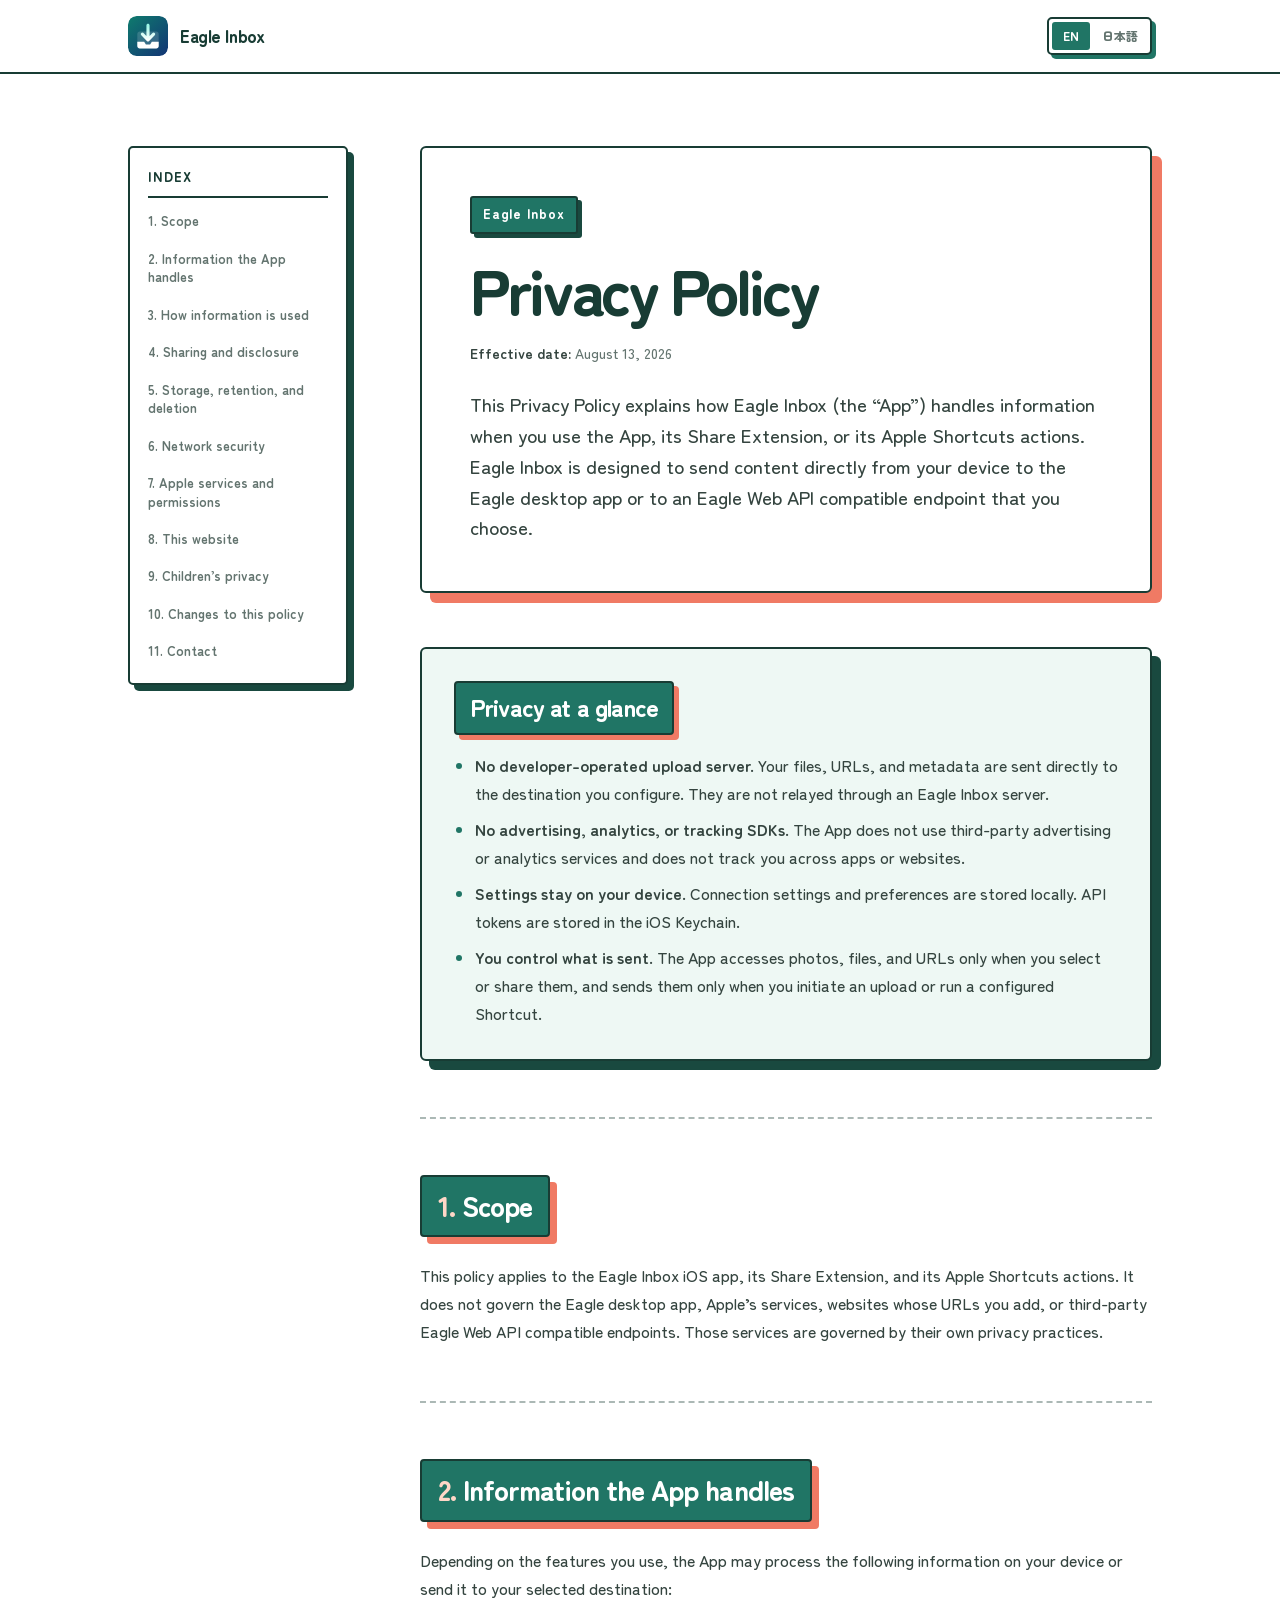
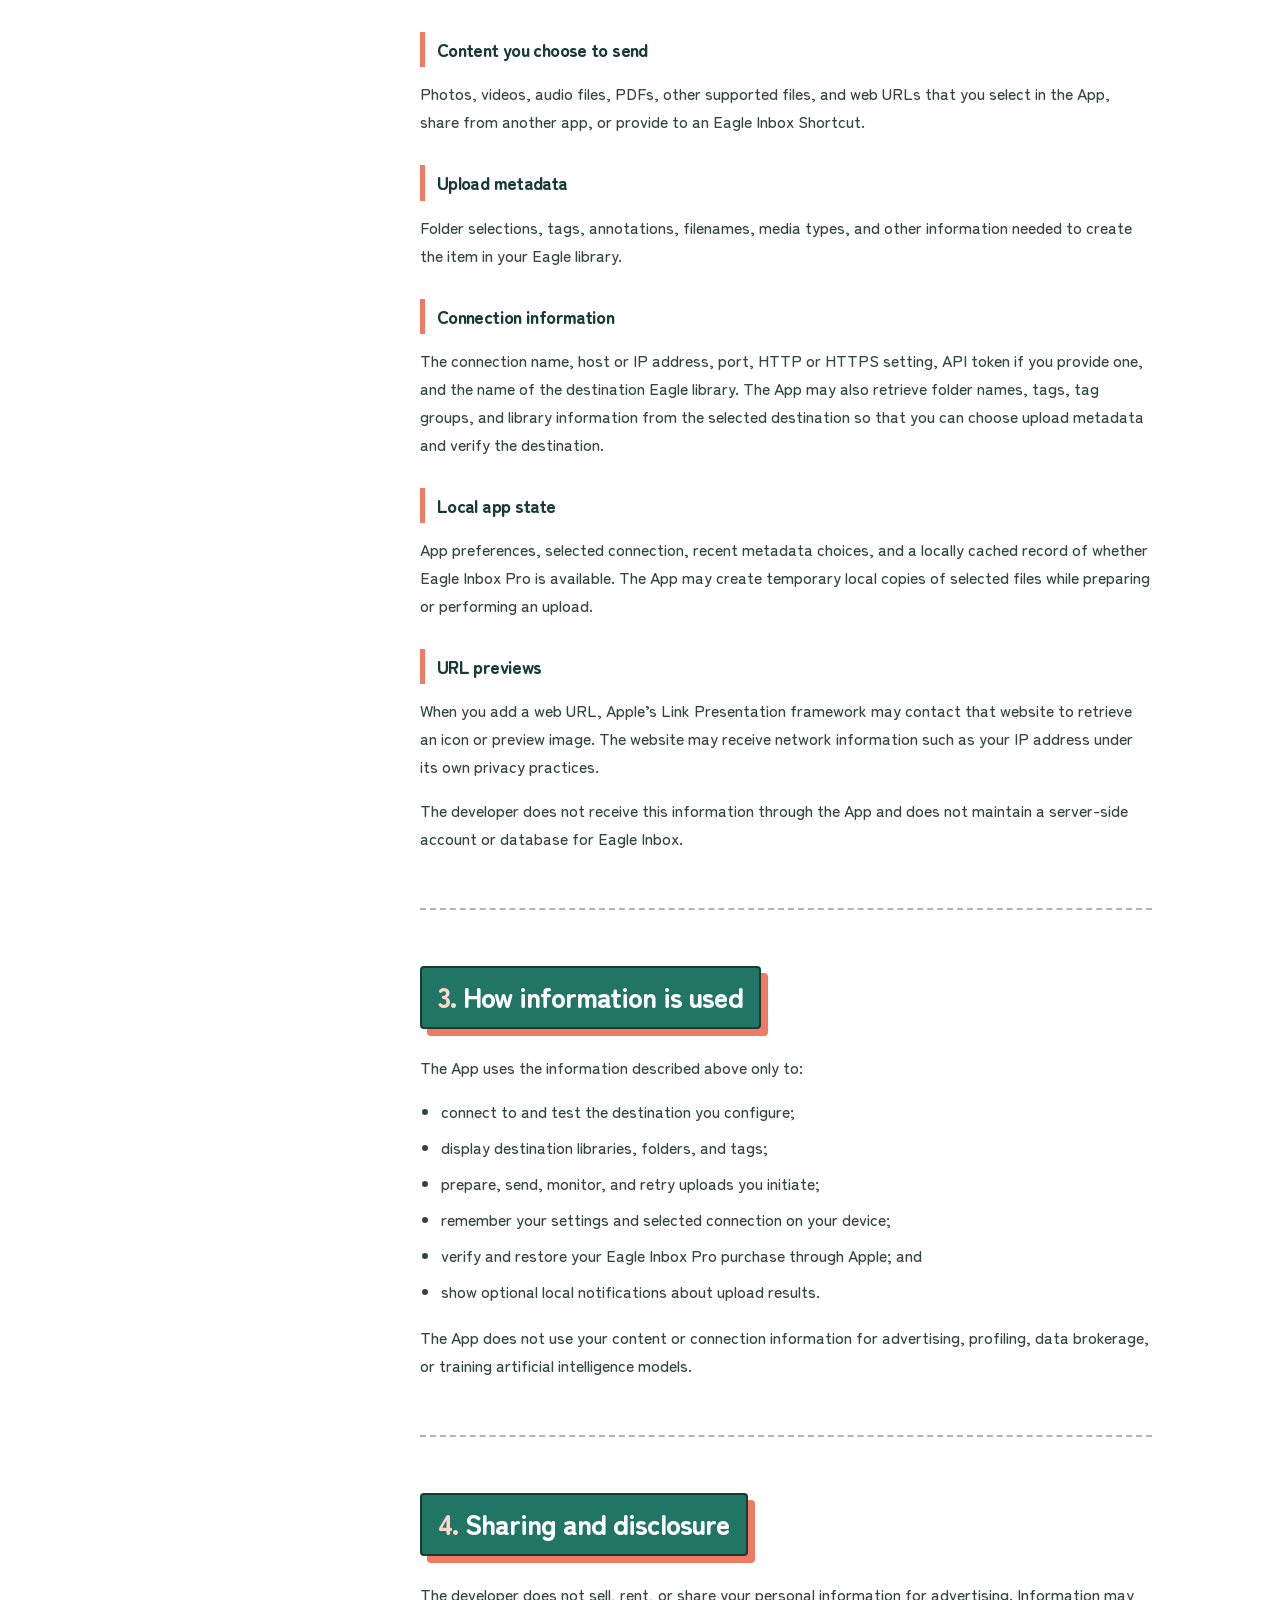
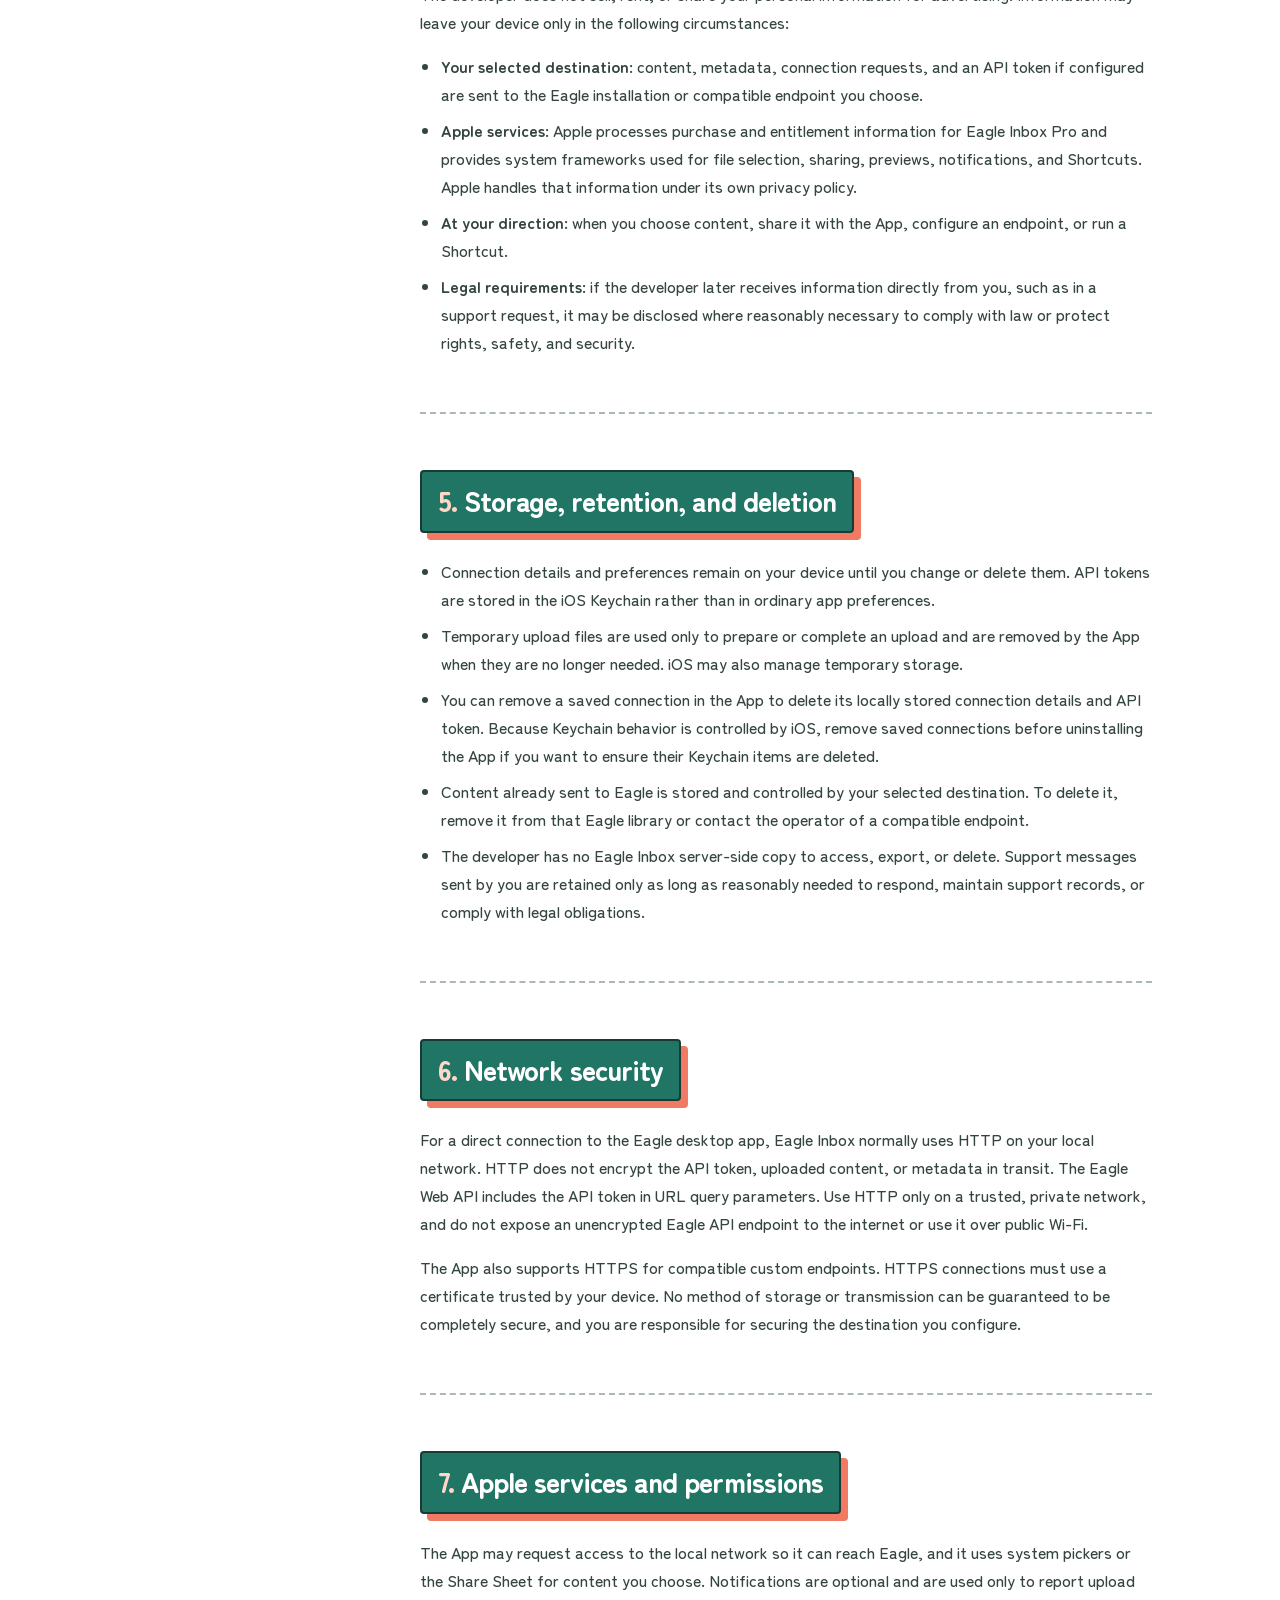
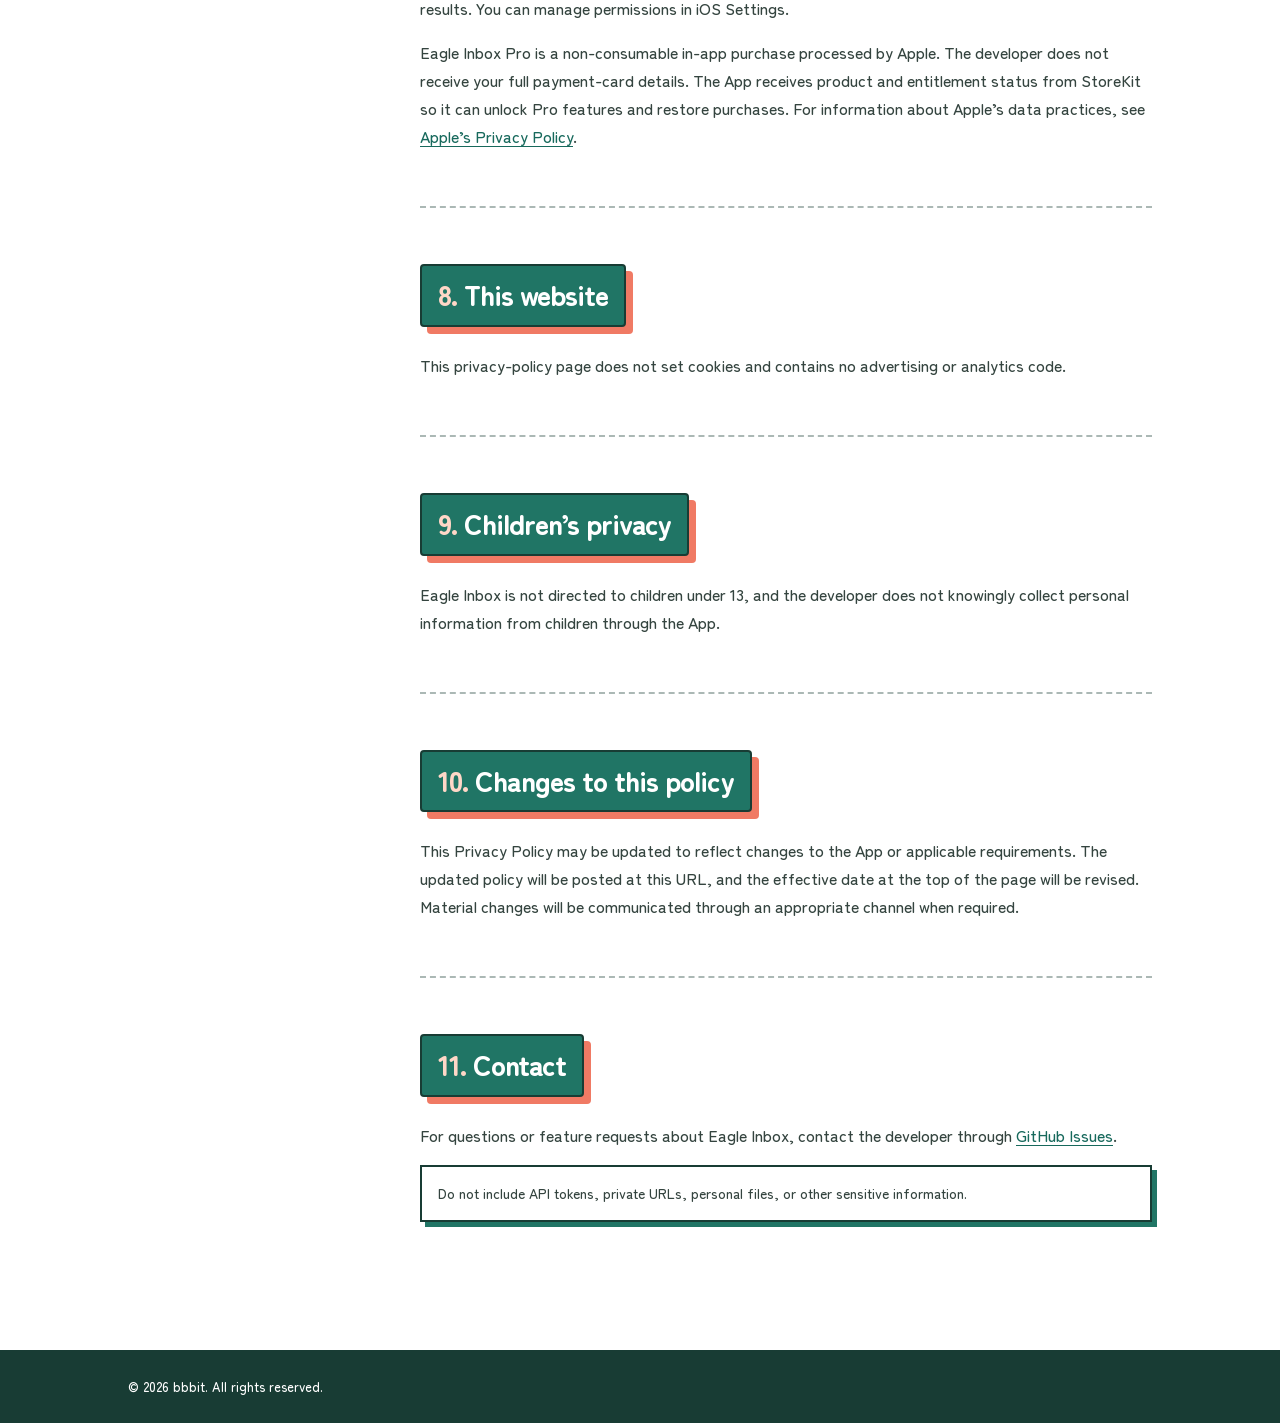
==== commit 803909dc: "Remove summary links from privacy policy menus" ====
--- a/privacy-policy/index.html
+++ b/privacy-policy/index.html
@@ -61,7 +61,6 @@
           </button>
         </div>
         <ol>
-          <li><a href="#summary">00. Privacy at a glance</a></li>
           <li><a href="#scope">1. Scope</a></li>
           <li><a href="#information">2. Information the App handles</a></li>
           <li><a href="#use">3. How information is used</a></li>
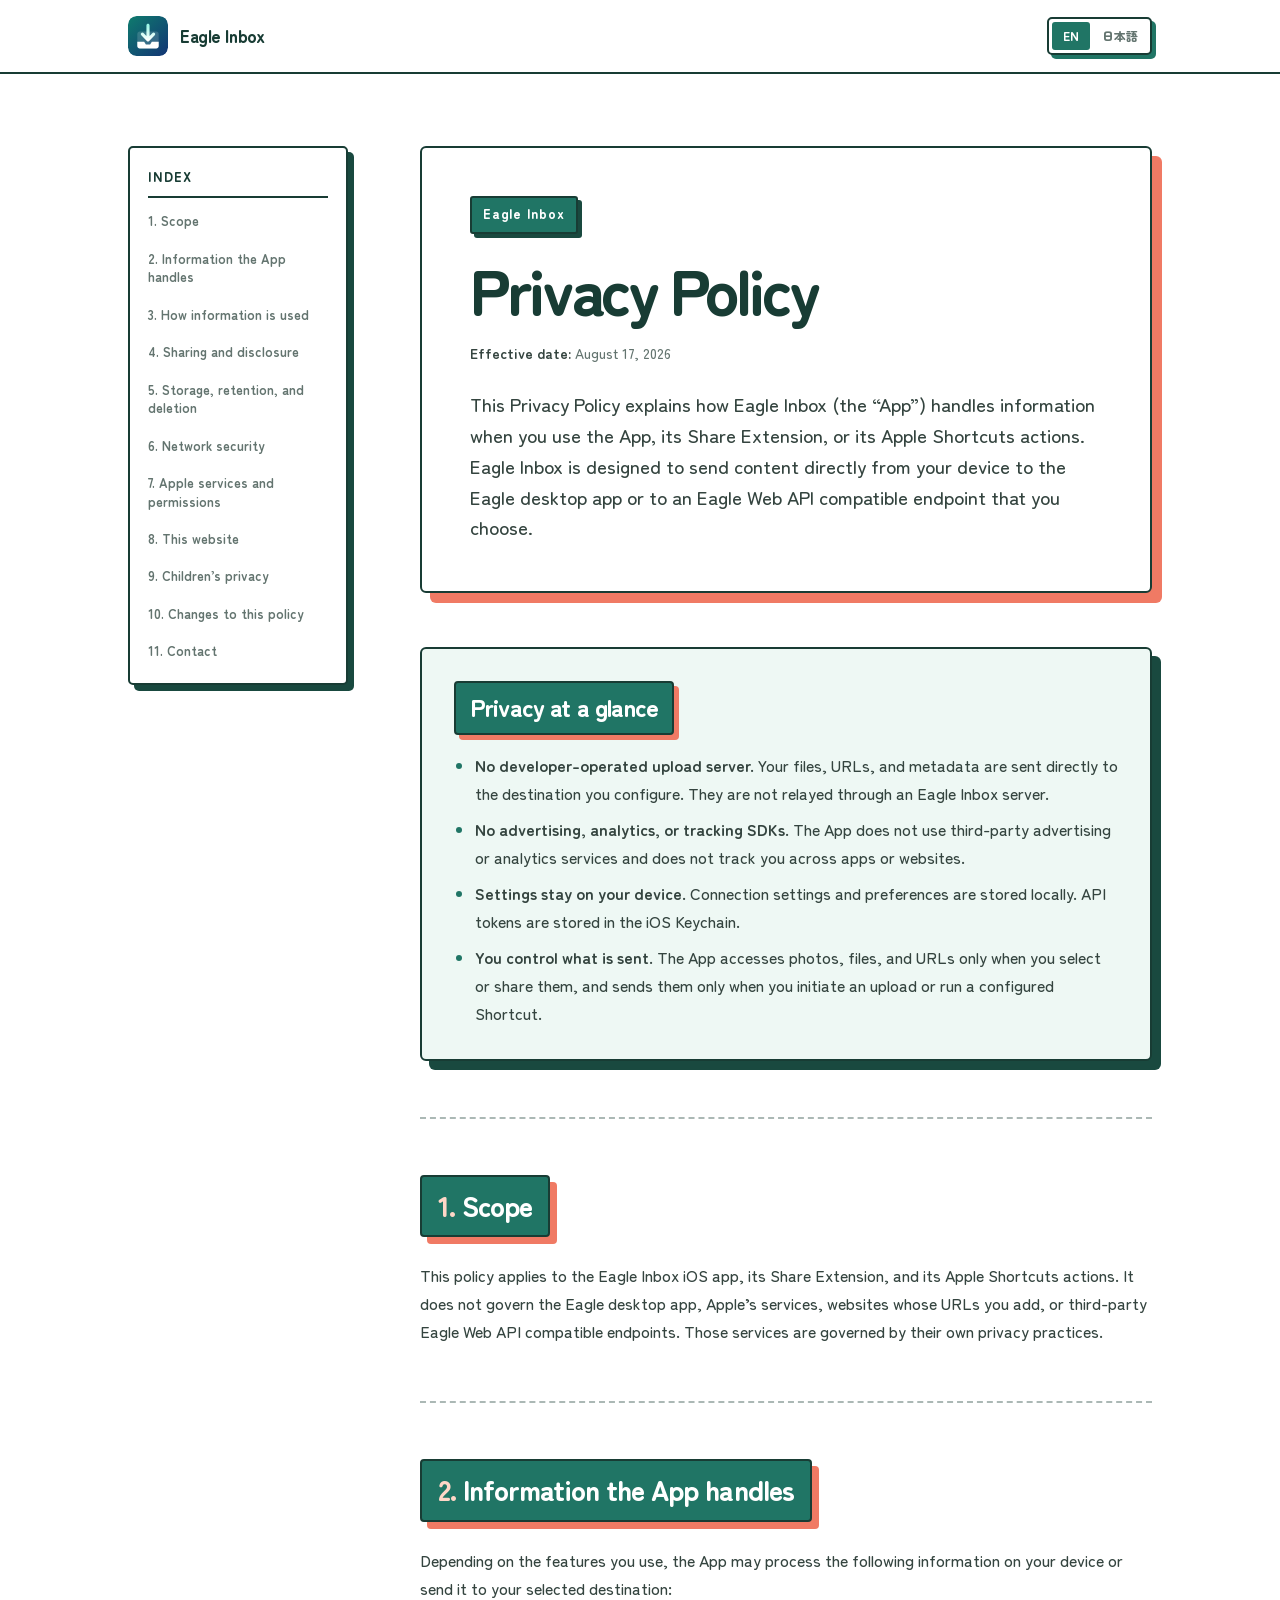
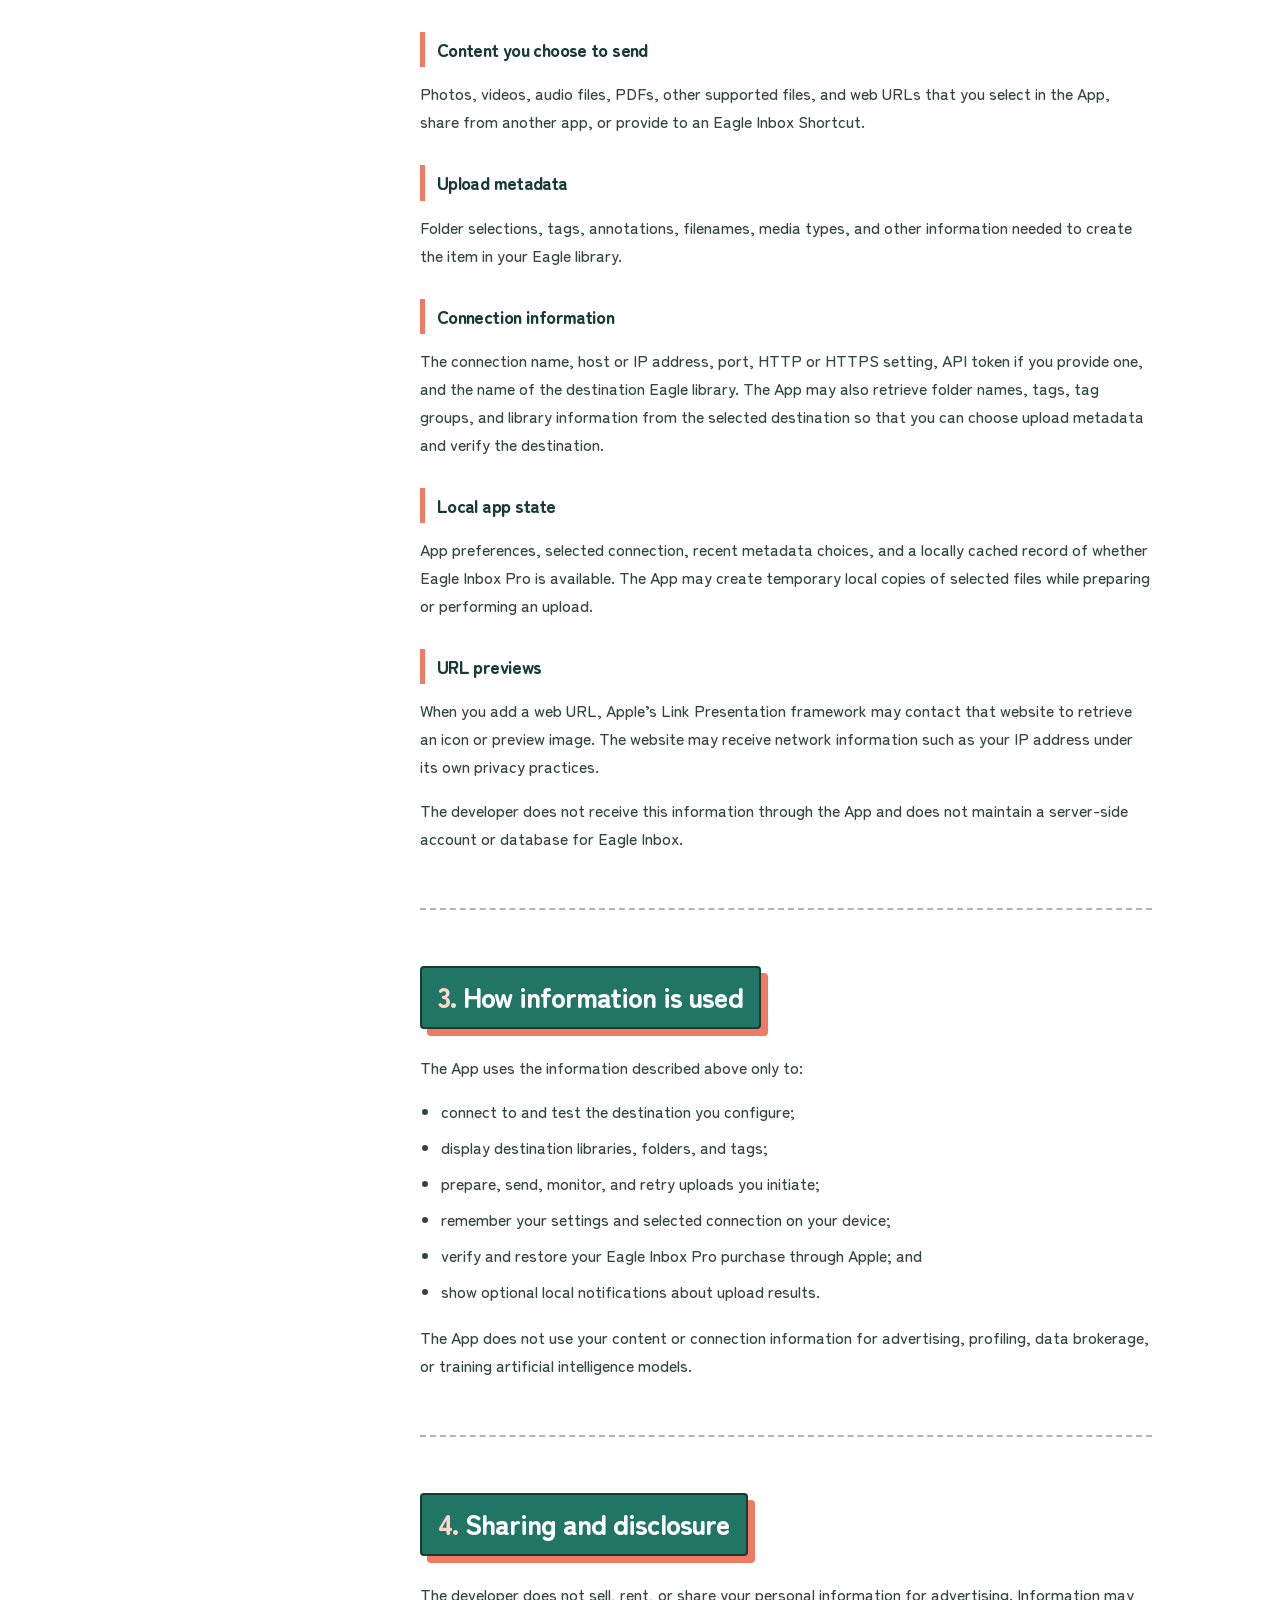
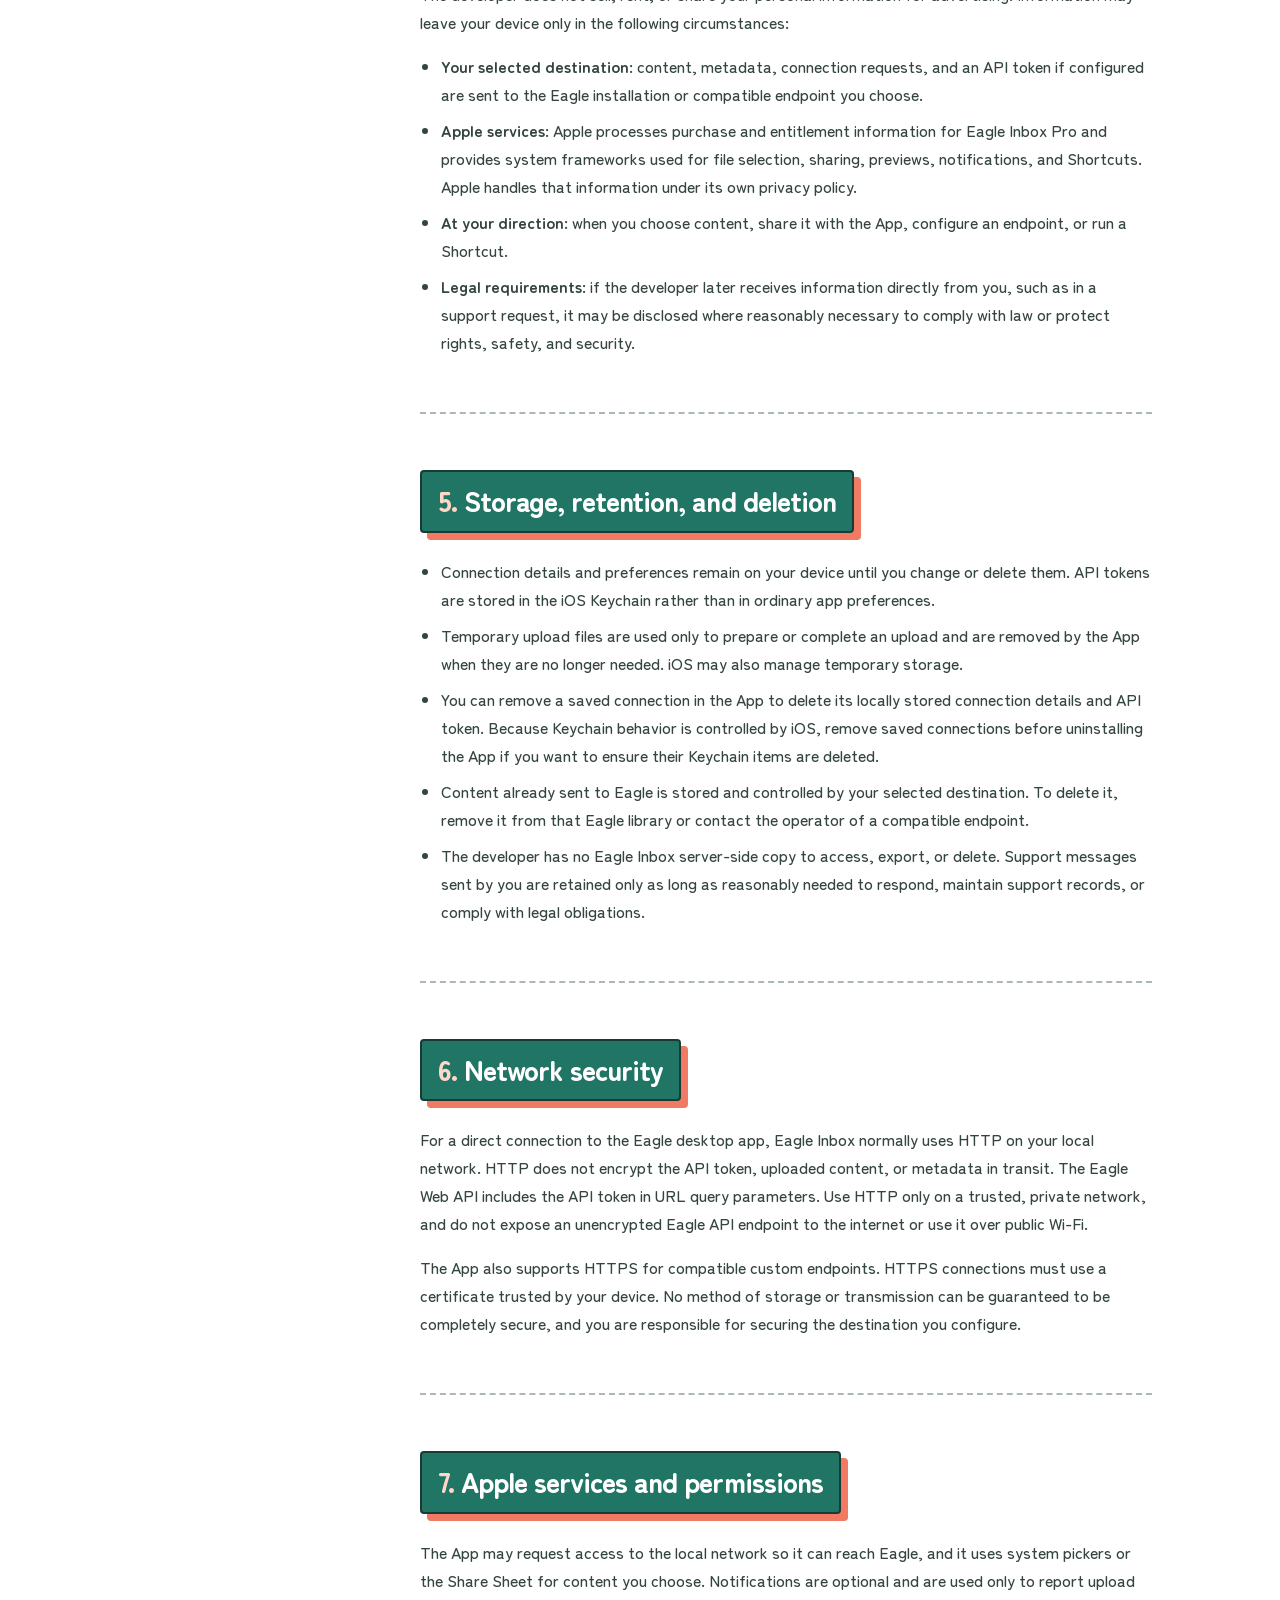
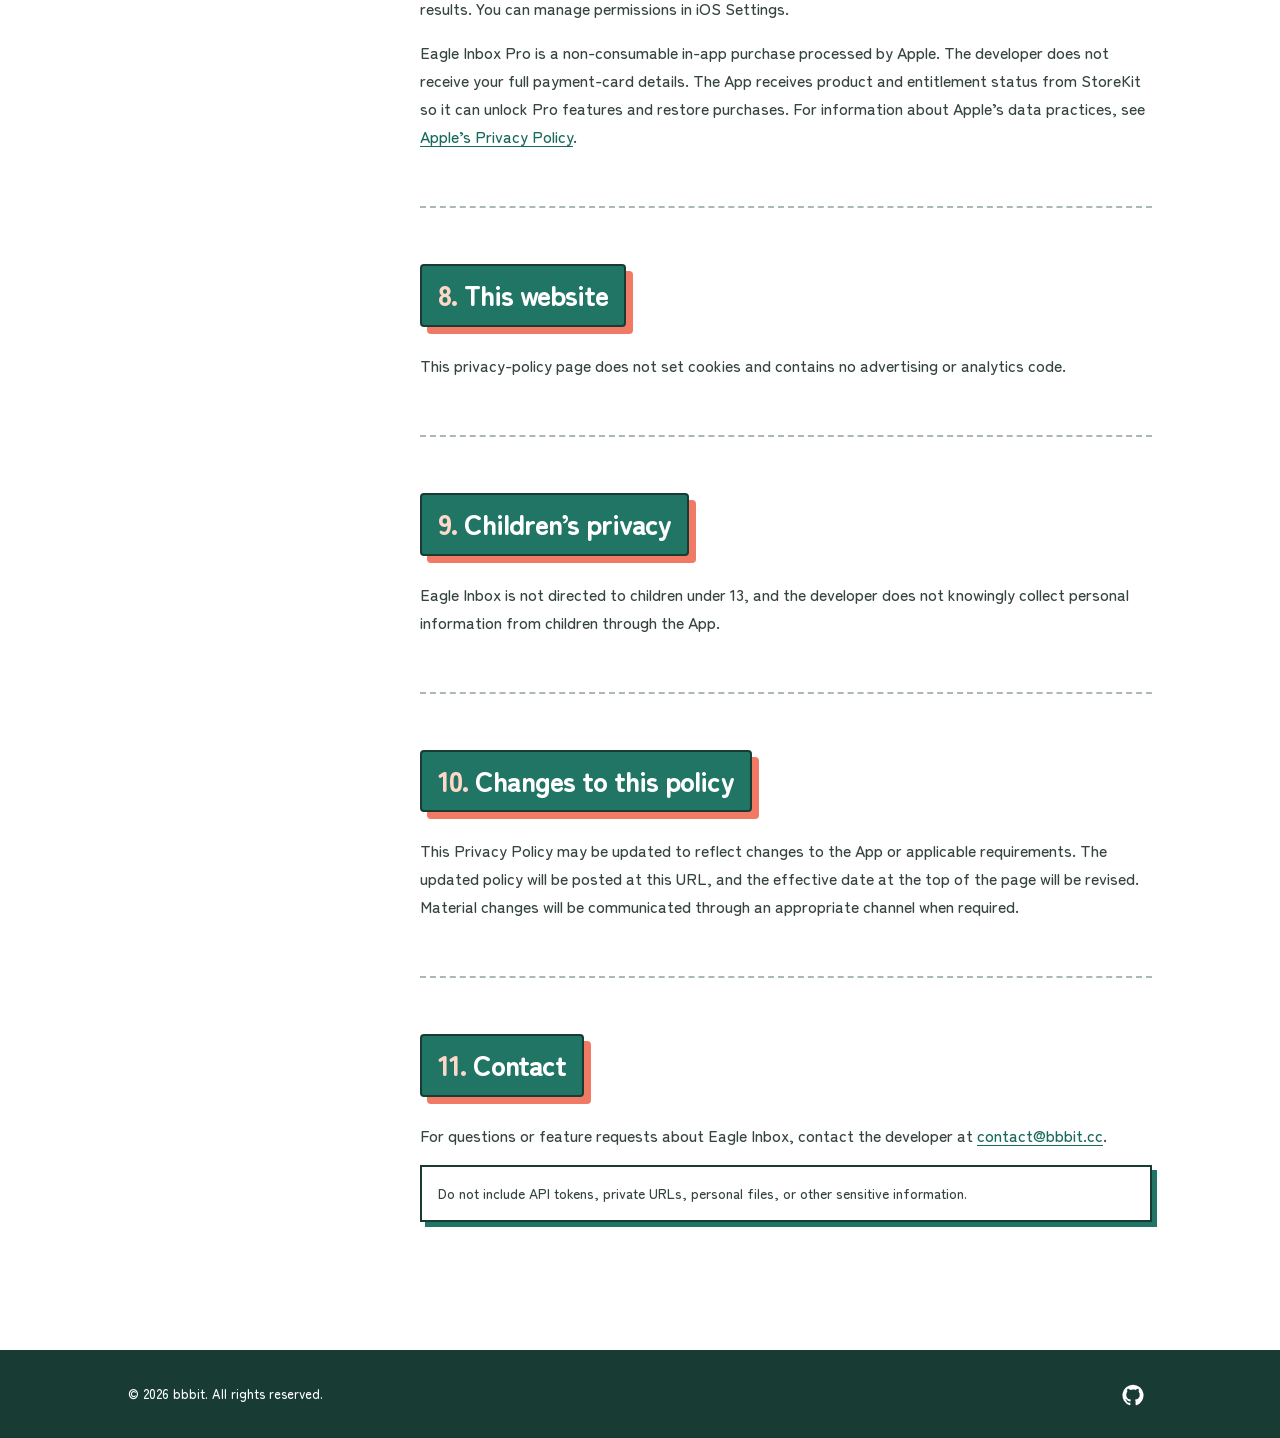
==== commit 0462734f: "Update Pro benefits and privacy policy footer" ====
--- a/privacy-policy/index.html
+++ b/privacy-policy/index.html
@@ -11,14 +11,14 @@
     >
     <title>Privacy Policy — Eagle Inbox</title>
     <link rel="icon" href="app-icon.svg" type="image/svg+xml">
-    <link rel="stylesheet" href="styles.css?v=20260815-11">
+    <link rel="stylesheet" href="styles.css?v=20260817-2">
     <script>
       if (new URLSearchParams(location.search).get("lang") === "ja") {
         document.documentElement.classList.add("language-loading");
       }
     </script>
     <script src="language.js" defer></script>
-    <script src="navigation.js" defer></script>
+    <script src="navigation.js?v=20260816-1" defer></script>
   </head>
   <body>
     <a class="skip-link" href="#main-content">Skip to main content</a>
@@ -82,7 +82,7 @@
           <h1><span>Privacy</span> <span>Policy</span></h1>
           <p class="effective-date">
             <strong>Effective date:</strong>
-            <time datetime="2026-08-13">August 13, 2026</time>
+            <time datetime="2026-08-17">August 17, 2026</time>
           </p>
           <p class="introduction">
             This Privacy Policy explains how Eagle Inbox (the “App”) handles
@@ -334,8 +334,8 @@
           <h2 id="contact-title"><span>11.</span> Contact</h2>
           <p>
             For questions or feature requests about Eagle Inbox, contact the
-            developer through
-            <a href="https://github.com/tuki0918/eagleinbox/issues" rel="external">GitHub Issues</a>.
+            developer at
+            <a href="mailto:contact@bbbit.cc">contact@bbbit.cc</a>.
           </p>
           <p class="contact-note">
             Do not include API tokens, private URLs, personal files, or other
@@ -348,6 +348,19 @@
     <footer class="site-footer">
       <div class="footer-inner">
         <p>© 2026 bbbit. All rights reserved.</p>
+        <a
+          class="github-link"
+          href="https://github.com/tuki0918/eagleinbox"
+          target="_blank"
+          rel="noopener noreferrer"
+          aria-label="View the Eagle Inbox repository on GitHub"
+          title="GitHub repository"
+        >
+          <svg viewBox="0 0 24 24" width="22" height="22" aria-hidden="true">
+            <path d="M12 .7a11.5 11.5 0 0 0-3.64 22.41c.58.1.79-.25.79-.56v-2.23c-3.22.7-3.9-1.37-3.9-1.37-.52-1.34-1.28-1.7-1.28-1.7-1.05-.72.08-.7.08-.7 1.16.08 1.77 1.19 1.77 1.19 1.03 1.77 2.7 1.26 3.36.96.1-.75.4-1.26.74-1.55-2.57-.29-5.27-1.29-5.27-5.69 0-1.26.45-2.28 1.18-3.09-.12-.29-.51-1.47.11-3.05 0 0 .97-.31 3.16 1.18A11 11 0 0 1 12 6.11c.98 0 1.96.13 2.88.39 2.2-1.49 3.16-1.18 3.16-1.18.63 1.58.23 2.76.12 3.05.73.81 1.17 1.83 1.17 3.09 0 4.42-2.7 5.39-5.28 5.68.42.36.79 1.07.79 2.16v3.25c0 .31.21.67.8.56A11.5 11.5 0 0 0 12 .7Z"/>
+          </svg>
+          <span class="visually-hidden">GitHub repository</span>
+        </a>
       </div>
     </footer>
   </body>
--- a/privacy-policy/styles.css
+++ b/privacy-policy/styles.css
@@ -131,9 +131,8 @@
 }
 
 .site-header {
-  position: sticky;
+  position: static;
   z-index: 20;
-  top: 0;
   min-height: var(--header-height);
   border-bottom: 2px solid var(--border);
   background: rgb(255 255 255 / 96%);
@@ -251,9 +250,9 @@
 
 .table-of-contents {
   position: sticky;
-  top: calc(var(--header-height) + 32px);
+  top: 32px;
   align-self: start;
-  max-height: calc(100vh - var(--header-height) - 64px);
+  max-height: calc(100vh - 64px);
   padding: 20px 18px 22px;
   overflow-y: auto;
   border: 2px solid var(--border);
@@ -483,6 +482,7 @@
 }
 
 .footer-inner {
+  align-items: center;
   justify-content: space-between;
   gap: 32px;
   padding-top: 24px;
@@ -493,9 +493,47 @@
   margin: 0;
 }
 
+.github-link {
+  display: inline-flex;
+  flex: 0 0 auto;
+  align-items: center;
+  justify-content: center;
+  width: 38px;
+  height: 38px;
+  color: var(--paper);
+  cursor: pointer;
+}
+
+.github-link svg {
+  fill: currentColor;
+}
+
+.github-link:hover {
+  color: var(--paper);
+}
+
+.github-link:focus-visible {
+  outline: 3px solid var(--accent);
+  outline-offset: 3px;
+}
+
 @media (max-width: 900px) {
   body.drawer-open {
     overflow: hidden;
+  }
+
+  .site-header {
+    position: sticky;
+    top: 0;
+    transition: transform 180ms cubic-bezier(0.22, 1, 0.36, 1);
+  }
+
+  .site-header.header-hidden {
+    transform: translateY(-100%);
+  }
+
+  body.drawer-open .site-header {
+    transform: translateY(0);
   }
 
   .page-shell {
@@ -661,11 +699,7 @@
   }
 
   .footer-inner {
-    display: block;
-  }
-
-  .footer-inner p + p {
-    margin-top: 4px;
+    gap: 20px;
   }
 }
 
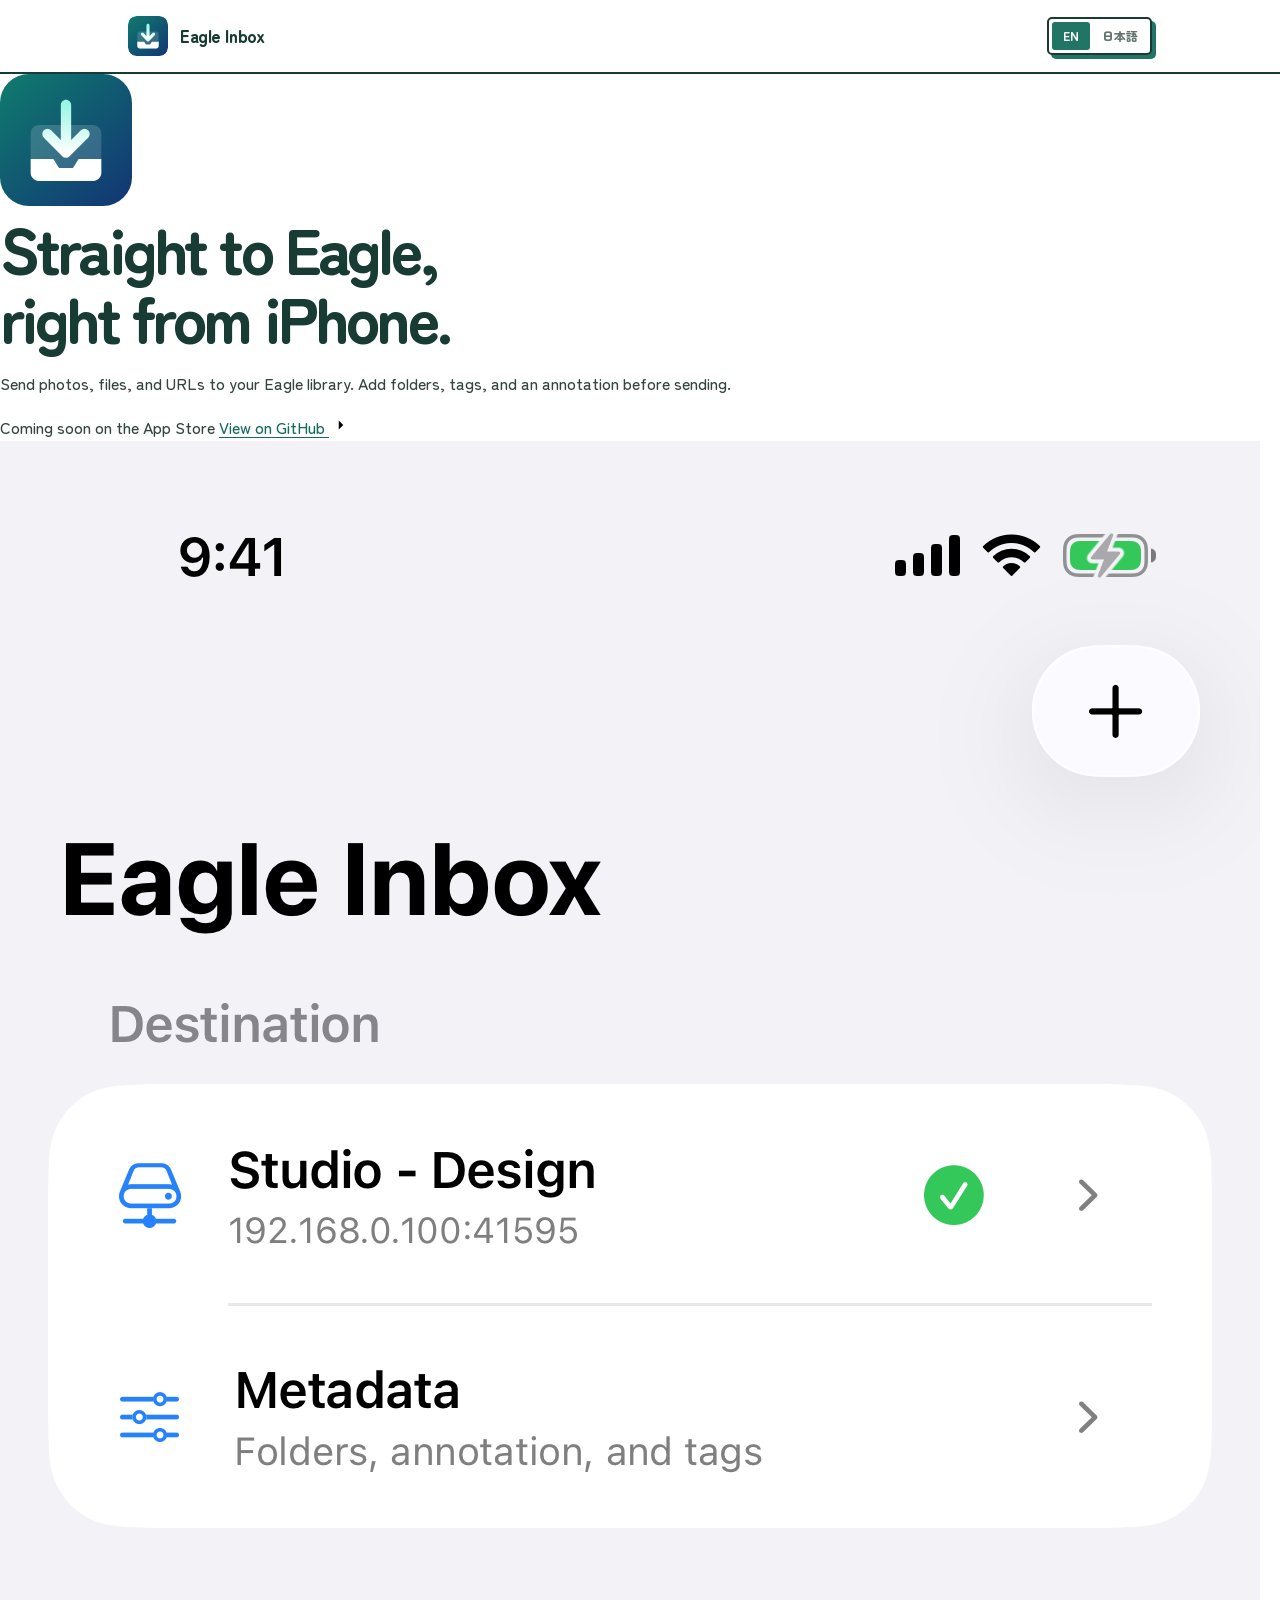
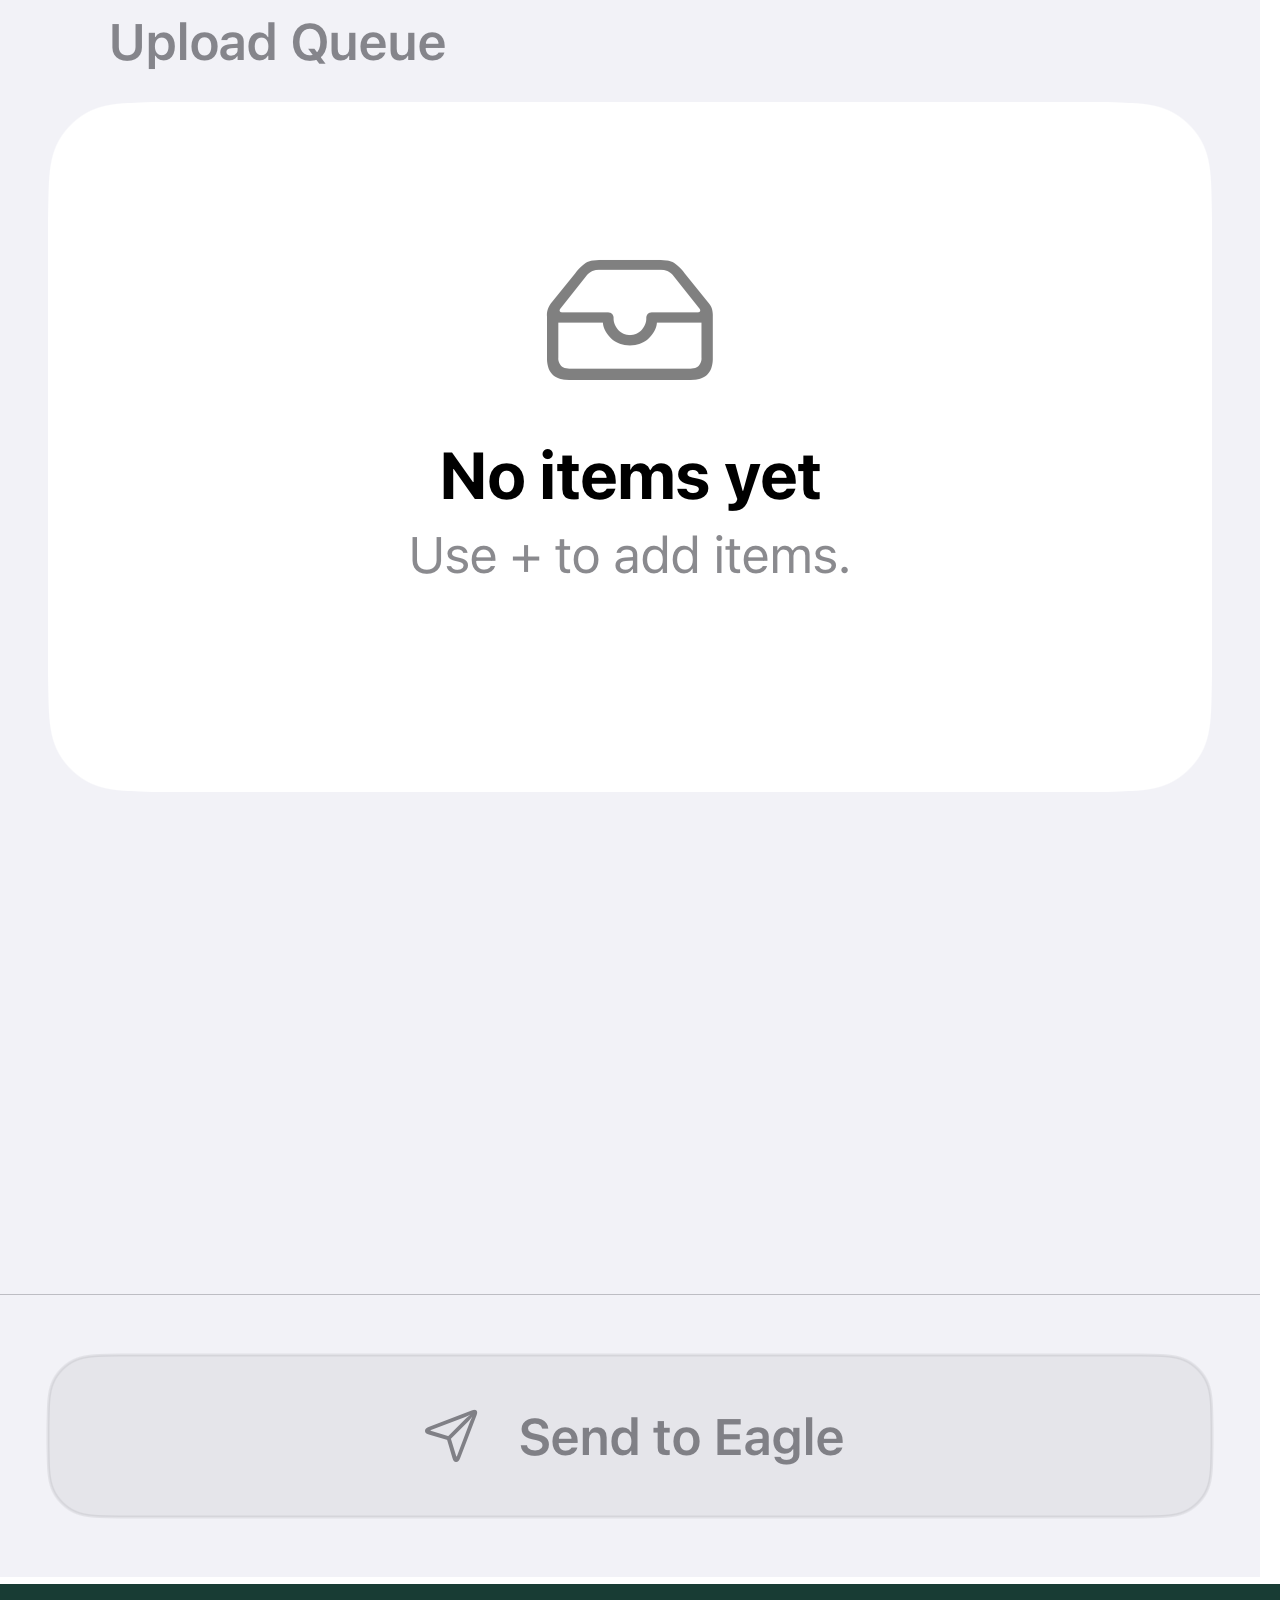
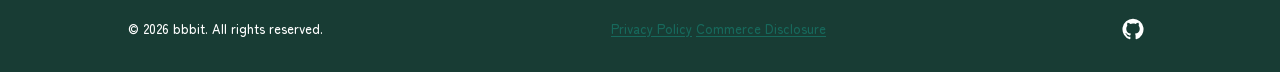
==== commit 8c9ee06e: "v1.1" ====
--- a/privacy-policy/index.html
+++ b/privacy-policy/index.html
@@ -7,347 +7,69 @@
     <meta name="theme-color" content="#ffffff">
     <meta
       name="description"
-      content="Privacy Policy for Eagle Inbox, an iOS app for sending items directly to Eagle."
+      content="Eagle Inbox sends photos, files, and URLs from iPhone to Eagle."
     >
-    <title>Privacy Policy — Eagle Inbox</title>
+    <title>Eagle Inbox — Send to Eagle from iPhone</title>
     <link rel="icon" href="app-icon.svg" type="image/svg+xml">
-    <link rel="stylesheet" href="styles.css?v=20260817-2">
+    <link rel="stylesheet" href="styles.css?v=20260819-1">
     <script>
       if (new URLSearchParams(location.search).get("lang") === "ja") {
         document.documentElement.classList.add("language-loading");
       }
     </script>
-    <script src="language.js" defer></script>
-    <script src="navigation.js?v=20260816-1" defer></script>
+    <script src="home-language.js" defer></script>
   </head>
-  <body>
+  <body class="home-page">
     <a class="skip-link" href="#main-content">Skip to main content</a>
 
-    <header class="site-header">
+    <header class="site-header home-header">
       <div class="header-inner">
-        <a class="brand" href="./" aria-label="Eagle Inbox Privacy Policy home">
+        <a class="brand" href="./" aria-label="Eagle Inbox home">
           <img src="app-icon.svg" width="40" height="40" alt="">
           <span>Eagle Inbox</span>
         </a>
-        <div class="header-actions">
-          <nav class="language-switcher" aria-label="Language">
-            <a href="?lang=en" lang="en" aria-current="page">EN</a>
-            <a href="?lang=ja" lang="ja">日本語</a>
-          </nav>
-          <button
-            class="menu-button"
-            type="button"
-            aria-controls="page-index"
-            aria-expanded="false"
-          >
-            <span class="visually-hidden">Open page index</span>
-            <svg viewBox="0 0 24 24" width="22" height="22" aria-hidden="true">
-              <path d="M4 7h16M4 12h16M4 17h16"/>
-            </svg>
-          </button>
-        </div>
+        <nav class="language-switcher" aria-label="Language">
+          <a href="?lang=en" lang="en" aria-current="page">EN</a>
+          <a href="?lang=ja" lang="ja">日本語</a>
+        </nav>
       </div>
     </header>
 
-    <div class="page-shell">
-      <nav id="page-index" class="table-of-contents" aria-label="Page index">
-        <div class="drawer-header">
-          <p class="toc-title">INDEX</p>
-          <button class="drawer-close" type="button">
-            <span class="visually-hidden">Close page index</span>
-            <svg viewBox="0 0 24 24" width="22" height="22" aria-hidden="true">
-              <path d="m6 6 12 12M18 6 6 18"/>
-            </svg>
-          </button>
+    <main id="main-content" class="home-main">
+      <section class="hero" aria-labelledby="hero-title">
+        <div class="hero-copy">
+          <img class="hero-app-icon" src="app-icon.svg" width="132" height="132" alt="Eagle Inbox app icon">
+          <h1 id="hero-title"><span>Straight to Eagle,</span><br><span>right from iPhone.</span></h1>
+          <p class="hero-description">
+            Send photos, files, and URLs to your Eagle library. Add folders,
+            tags, and an annotation before sending.
+          </p>
+          <div class="hero-actions">
+            <span class="app-store-status">Coming soon on the App Store</span>
+            <a class="text-link" href="https://github.com/tuki0918/eagleinbox" target="_blank" rel="noopener noreferrer">
+              View on GitHub
+              <svg viewBox="0 0 24 24" width="18" height="18" aria-hidden="true">
+                <path d="M5 12h13M13 6l6 6-6 6"/>
+              </svg>
+            </a>
+          </div>
         </div>
-        <ol>
-          <li><a href="#scope">1. Scope</a></li>
-          <li><a href="#information">2. Information the App handles</a></li>
-          <li><a href="#use">3. How information is used</a></li>
-          <li><a href="#sharing">4. Sharing and disclosure</a></li>
-          <li><a href="#storage">5. Storage, retention, and deletion</a></li>
-          <li><a href="#security">6. Network security</a></li>
-          <li><a href="#apple-services">7. Apple services and permissions</a></li>
-          <li><a href="#website">8. This website</a></li>
-          <li><a href="#children">9. Children’s privacy</a></li>
-          <li><a href="#changes">10. Changes to this policy</a></li>
-          <li><a href="#contact">11. Contact</a></li>
-        </ol>
-      </nav>
-      <button class="drawer-backdrop" type="button" aria-label="Close page index"></button>
 
-      <main id="main-content" class="policy">
-        <header class="policy-header">
-          <p class="product-name">Eagle Inbox</p>
-          <h1><span>Privacy</span> <span>Policy</span></h1>
-          <p class="effective-date">
-            <strong>Effective date:</strong>
-            <time datetime="2026-08-17">August 17, 2026</time>
-          </p>
-          <p class="introduction">
-            This Privacy Policy explains how Eagle Inbox (the “App”) handles
-            information when you use the App, its Share Extension, or its Apple
-            Shortcuts actions. Eagle Inbox is designed to send content directly
-            from your device to the Eagle desktop app or to an Eagle Web API
-            compatible endpoint that you choose.
-          </p>
-        </header>
-
-        <section id="summary" class="summary" aria-labelledby="summary-title">
-          <h2 id="summary-title">Privacy at a glance</h2>
-          <ul>
-            <li>
-              <strong>No developer-operated upload server.</strong> Your files,
-              URLs, and metadata are sent directly to the destination you
-              configure. They are not relayed through an Eagle Inbox server.
-            </li>
-            <li>
-              <strong>No advertising, analytics, or tracking SDKs.</strong> The
-              App does not use third-party advertising or analytics services and
-              does not track you across apps or websites.
-            </li>
-            <li>
-              <strong>Settings stay on your device.</strong> Connection settings
-              and preferences are stored locally. API tokens are stored in the
-              iOS Keychain.
-            </li>
-            <li>
-              <strong>You control what is sent.</strong> The App accesses photos,
-              files, and URLs only when you select or share them, and sends them
-              only when you initiate an upload or run a configured Shortcut.
-            </li>
-          </ul>
-        </section>
-
-        <section id="scope" aria-labelledby="scope-title">
-          <h2 id="scope-title"><span>1.</span> Scope</h2>
-          <p>
-            This policy applies to the Eagle Inbox iOS app, its Share Extension,
-            and its Apple Shortcuts actions. It does not govern the Eagle desktop
-            app, Apple’s services, websites whose URLs you add, or third-party
-            Eagle Web API compatible endpoints. Those services are governed by
-            their own privacy practices.
-          </p>
-        </section>
-
-        <section id="information" aria-labelledby="information-title">
-          <h2 id="information-title"><span>2.</span> Information the App handles</h2>
-          <p>
-            Depending on the features you use, the App may process the following
-            information on your device or send it to your selected destination:
-          </p>
-
-          <h3>Content you choose to send</h3>
-          <p>
-            Photos, videos, audio files, PDFs, other supported files, and web URLs
-            that you select in the App, share from another app, or provide to an
-            Eagle Inbox Shortcut.
-          </p>
-
-          <h3>Upload metadata</h3>
-          <p>
-            Folder selections, tags, annotations, filenames, media types, and
-            other information needed to create the item in your Eagle library.
-          </p>
-
-          <h3>Connection information</h3>
-          <p>
-            The connection name, host or IP address, port, HTTP or HTTPS setting,
-            API token if you provide one, and the name of the destination Eagle
-            library. The App may also retrieve folder names, tags, tag groups,
-            and library information from the selected destination so that you can
-            choose upload metadata and verify the destination.
-          </p>
-
-          <h3>Local app state</h3>
-          <p>
-            App preferences, selected connection, recent metadata choices, and a
-            locally cached record of whether Eagle Inbox Pro is available. The
-            App may create temporary local copies of selected files while
-            preparing or performing an upload.
-          </p>
-
-          <h3>URL previews</h3>
-          <p>
-            When you add a web URL, Apple’s Link Presentation framework may
-            contact that website to retrieve an icon or preview image. The
-            website may receive network information such as your IP address under
-            its own privacy practices.
-          </p>
-
-          <p>
-            The developer does not receive this information through the App and
-            does not maintain a server-side account or database for Eagle Inbox.
-          </p>
-        </section>
-
-        <section id="use" aria-labelledby="use-title">
-          <h2 id="use-title"><span>3.</span> How information is used</h2>
-          <p>The App uses the information described above only to:</p>
-          <ul>
-            <li>connect to and test the destination you configure;</li>
-            <li>display destination libraries, folders, and tags;</li>
-            <li>prepare, send, monitor, and retry uploads you initiate;</li>
-            <li>remember your settings and selected connection on your device;</li>
-            <li>verify and restore your Eagle Inbox Pro purchase through Apple; and</li>
-            <li>show optional local notifications about upload results.</li>
-          </ul>
-          <p>
-            The App does not use your content or connection information for
-            advertising, profiling, data brokerage, or training artificial
-            intelligence models.
-          </p>
-        </section>
-
-        <section id="sharing" aria-labelledby="sharing-title">
-          <h2 id="sharing-title"><span>4.</span> Sharing and disclosure</h2>
-          <p>
-            The developer does not sell, rent, or share your personal information
-            for advertising. Information may leave your device only in the
-            following circumstances:
-          </p>
-          <ul>
-            <li>
-              <strong>Your selected destination:</strong> content, metadata,
-              connection requests, and an API token if configured are sent to the
-              Eagle installation or compatible endpoint you choose.
-            </li>
-            <li>
-              <strong>Apple services:</strong> Apple processes purchase and
-              entitlement information for Eagle Inbox Pro and provides system
-              frameworks used for file selection, sharing, previews,
-              notifications, and Shortcuts. Apple handles that information under
-              its own privacy policy.
-            </li>
-            <li>
-              <strong>At your direction:</strong> when you choose content, share
-              it with the App, configure an endpoint, or run a Shortcut.
-            </li>
-            <li>
-              <strong>Legal requirements:</strong> if the developer later
-              receives information directly from you, such as in a support
-              request, it may be disclosed where reasonably necessary to comply
-              with law or protect rights, safety, and security.
-            </li>
-          </ul>
-        </section>
-
-        <section id="storage" aria-labelledby="storage-title">
-          <h2 id="storage-title"><span>5.</span> Storage, retention, and deletion</h2>
-          <ul>
-            <li>
-              Connection details and preferences remain on your device until you
-              change or delete them. API tokens are stored in the iOS Keychain
-              rather than in ordinary app preferences.
-            </li>
-            <li>
-              Temporary upload files are used only to prepare or complete an
-              upload and are removed by the App when they are no longer needed.
-              iOS may also manage temporary storage.
-            </li>
-            <li>
-              You can remove a saved connection in the App to delete its locally
-              stored connection details and API token. Because Keychain behavior
-              is controlled by iOS, remove saved connections before uninstalling
-              the App if you want to ensure their Keychain items are deleted.
-            </li>
-            <li>
-              Content already sent to Eagle is stored and controlled by your
-              selected destination. To delete it, remove it from that Eagle
-              library or contact the operator of a compatible endpoint.
-            </li>
-            <li>
-              The developer has no Eagle Inbox server-side copy to access, export,
-              or delete. Support messages sent by you are retained only as long as
-              reasonably needed to respond, maintain support records, or comply
-              with legal obligations.
-            </li>
-          </ul>
-        </section>
-
-        <section id="security" aria-labelledby="security-title">
-          <h2 id="security-title"><span>6.</span> Network security</h2>
-          <p>
-            For a direct connection to the Eagle desktop app, Eagle Inbox normally
-            uses HTTP on your local network. HTTP does not encrypt the API token,
-            uploaded content, or metadata in transit. The Eagle Web API includes
-            the API token in URL query parameters. Use HTTP only on a trusted,
-            private network, and do not expose an unencrypted Eagle API endpoint
-            to the internet or use it over public Wi-Fi.
-          </p>
-          <p>
-            The App also supports HTTPS for compatible custom endpoints. HTTPS
-            connections must use a certificate trusted by your device. No method
-            of storage or transmission can be guaranteed to be completely secure,
-            and you are responsible for securing the destination you configure.
-          </p>
-        </section>
-
-        <section id="apple-services" aria-labelledby="apple-services-title">
-          <h2 id="apple-services-title"><span>7.</span> Apple services and permissions</h2>
-          <p>
-            The App may request access to the local network so it can reach Eagle,
-            and it uses system pickers or the Share Sheet for content you choose.
-            Notifications are optional and are used only to report upload results.
-            You can manage permissions in iOS Settings.
-          </p>
-          <p>
-            Eagle Inbox Pro is a non-consumable in-app purchase processed by
-            Apple. The developer does not receive your full payment-card details.
-            The App receives product and entitlement status from StoreKit so it
-            can unlock Pro features and restore purchases. For information about
-            Apple’s data practices, see
-            <a href="https://www.apple.com/legal/privacy/" rel="external">
-              Apple’s Privacy Policy</a>.
-          </p>
-        </section>
-
-        <section id="website" aria-labelledby="website-title">
-          <h2 id="website-title"><span>8.</span> This website</h2>
-          <p>
-            This privacy-policy page does not set cookies and contains no
-            advertising or analytics code.
-          </p>
-        </section>
-
-        <section id="children" aria-labelledby="children-title">
-          <h2 id="children-title"><span>9.</span> Children’s privacy</h2>
-          <p>
-            Eagle Inbox is not directed to children under 13, and the developer
-            does not knowingly collect personal information from children through
-            the App.
-          </p>
-        </section>
-
-        <section id="changes" aria-labelledby="changes-title">
-          <h2 id="changes-title"><span>10.</span> Changes to this policy</h2>
-          <p>
-            This Privacy Policy may be updated to reflect changes to the App or
-            applicable requirements. The updated policy will be posted at this
-            URL, and the effective date at the top of the page will be revised.
-            Material changes will be communicated through an appropriate channel
-            when required.
-          </p>
-        </section>
-
-        <section id="contact" aria-labelledby="contact-title">
-          <h2 id="contact-title"><span>11.</span> Contact</h2>
-          <p>
-            For questions or feature requests about Eagle Inbox, contact the
-            developer at
-            <a href="mailto:contact@bbbit.cc">contact@bbbit.cc</a>.
-          </p>
-          <p class="contact-note">
-            Do not include API tokens, private URLs, personal files, or other
-            sensitive information.
-          </p>
-        </section>
-      </main>
-    </div>
+        <div class="hero-visual" aria-label="Eagle Inbox app screen">
+          <div class="hero-device-frame">
+            <img src="assets/app-screen.png" alt="Eagle Inbox upload screen on iPhone">
+          </div>
+        </div>
+      </section>
+    </main>
 
     <footer class="site-footer">
       <div class="footer-inner">
         <p>© 2026 bbbit. All rights reserved.</p>
+        <nav class="footer-links" aria-label="Legal">
+          <a href="privacy/">Privacy Policy</a>
+          <a href="commerce/">Commerce Disclosure</a>
+        </nav>
         <a
           class="github-link"
           href="https://github.com/tuki0918/eagleinbox"
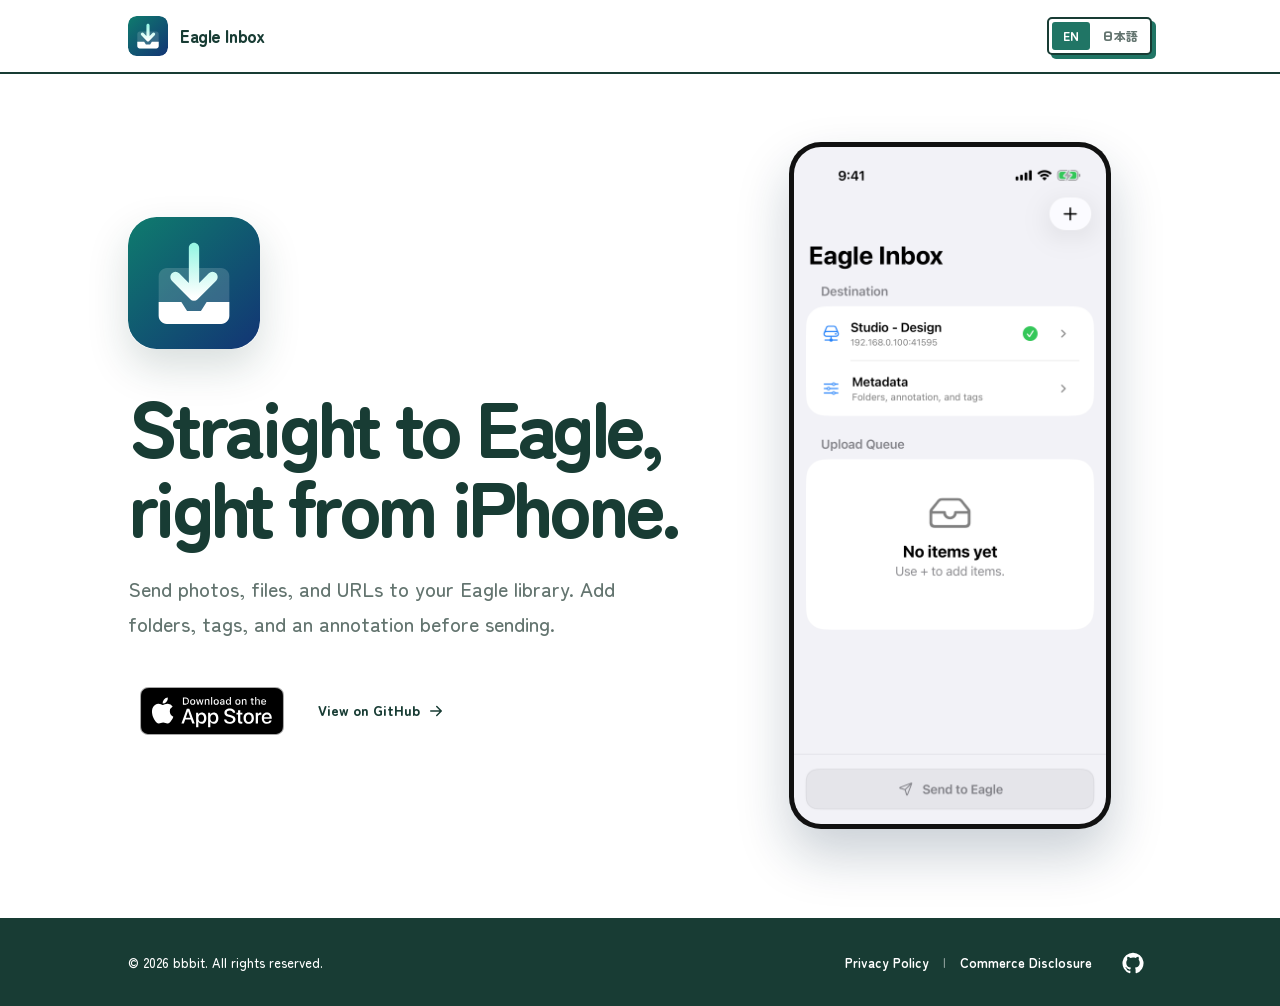
==== commit f748bb7f: "v1.2" ====
--- a/privacy-policy/index.html
+++ b/privacy-policy/index.html
@@ -3,6 +3,7 @@
   <head>
     <meta charset="utf-8">
     <meta name="viewport" content="width=device-width, initial-scale=1">
+    <meta name="apple-itunes-app" content="app-id=6802527818">
     <meta name="color-scheme" content="light">
     <meta name="theme-color" content="#ffffff">
     <meta
@@ -11,7 +12,7 @@
     >
     <title>Eagle Inbox — Send to Eagle from iPhone</title>
     <link rel="icon" href="app-icon.svg" type="image/svg+xml">
-    <link rel="stylesheet" href="styles.css?v=20260819-1">
+    <link rel="stylesheet" href="styles.css?v=20260915-1">
     <script>
       if (new URLSearchParams(location.search).get("lang") === "ja") {
         document.documentElement.classList.add("language-loading");
@@ -45,7 +46,9 @@
             tags, and an annotation before sending.
           </p>
           <div class="hero-actions">
-            <span class="app-store-status">Coming soon on the App Store</span>
+            <a class="app-store-link" href="https://apps.apple.com/us/app/eagle-inbox/id6802527818">
+              <img src="assets/app-store-badge-en.svg" width="144" height="48" alt="Download on the App Store">
+            </a>
             <a class="text-link" href="https://github.com/tuki0918/eagleinbox" target="_blank" rel="noopener noreferrer">
               View on GitHub
               <svg viewBox="0 0 24 24" width="18" height="18" aria-hidden="true">
--- a/privacy-policy/styles.css
+++ b/privacy-policy/styles.css
@@ -482,9 +482,10 @@
 }
 
 .footer-inner {
+  display: grid;
+  grid-template-columns: minmax(0, 1fr) auto auto;
   align-items: center;
-  justify-content: space-between;
-  gap: 32px;
+  gap: 22px;
   padding-top: 24px;
   padding-bottom: 24px;
 }
@@ -517,6 +518,225 @@
   outline-offset: 3px;
 }
 
+.footer-links {
+  display: flex;
+  flex-wrap: wrap;
+  align-items: center;
+  justify-content: flex-end;
+  gap: 10px 14px;
+  margin-left: auto;
+}
+
+.footer-links a + a::before {
+  content: "|";
+  margin-right: 14px;
+  color: rgb(255 255 255 / 48%);
+  font-weight: 500;
+}
+
+.footer-links a {
+  color: var(--paper);
+  font-weight: 700;
+  text-decoration: none;
+}
+
+.footer-links a:hover {
+  color: var(--paper);
+  text-decoration: underline;
+  text-underline-offset: 0.2em;
+}
+
+/* Home */
+.home-page {
+  overflow-x: hidden;
+}
+
+.home-main {
+  width: min(1120px, 100%);
+  margin-inline: auto;
+  padding: 68px var(--page-gutter) 96px;
+}
+
+.hero {
+  display: grid;
+  grid-template-columns: minmax(0, 1fr) minmax(300px, 0.78fr);
+  min-height: 680px;
+  align-items: center;
+  gap: clamp(56px, 8vw, 112px);
+}
+
+.hero-copy {
+  position: relative;
+  z-index: 2;
+}
+
+.hero-app-icon {
+  display: block;
+  width: clamp(104px, 11vw, 132px);
+  height: clamp(104px, 11vw, 132px);
+  margin-bottom: 36px;
+  border-radius: 27px;
+  box-shadow: 0 18px 40px rgb(24 60 52 / 17%);
+}
+
+.hero h1 {
+  max-width: 680px;
+  margin-bottom: 26px;
+  font-size: clamp(48px, 6.1vw, 78px);
+  line-height: 1.02;
+}
+
+html[lang="ja"] .hero h1 {
+  font-size: clamp(42px, 5.4vw, 68px);
+  line-height: 1.14;
+}
+
+.hero-description {
+  max-width: 590px;
+  margin-bottom: 34px;
+  color: var(--muted);
+  font-size: clamp(17px, 1.8vw, 20px);
+  line-height: 1.75;
+}
+
+.hero-actions {
+  display: flex;
+  flex-wrap: wrap;
+  align-items: center;
+  gap: 22px;
+}
+
+.app-store-link {
+  display: inline-flex;
+  padding: 12px;
+  border-radius: 6px;
+}
+
+.app-store-link img {
+  display: block;
+  width: auto;
+  height: 48px;
+}
+
+.app-store-link:focus-visible {
+  outline: 3px solid var(--text-strong);
+  outline-offset: 2px;
+}
+
+.text-link {
+  display: inline-flex;
+  align-items: center;
+  gap: 7px;
+  color: var(--text-strong);
+  font-size: 14px;
+  font-weight: 900;
+  text-decoration: none;
+}
+
+.text-link svg {
+  fill: none;
+  stroke: currentColor;
+  stroke-linecap: round;
+  stroke-linejoin: round;
+  stroke-width: 2;
+  transition: transform 150ms ease;
+}
+
+.text-link:hover {
+  color: var(--accent-blue);
+}
+
+.text-link:hover svg {
+  transform: translateX(3px);
+}
+
+.hero-visual {
+  position: relative;
+  display: flex;
+  height: 680px;
+  align-items: flex-start;
+  justify-content: center;
+}
+
+.hero-device-frame {
+  position: relative;
+  z-index: 1;
+  display: block;
+  width: min(100%, 322px);
+  padding: 5px;
+  border-radius: 32px;
+  background: #111111;
+  box-shadow: 0 26px 52px rgb(12 40 68 / 22%);
+}
+
+.hero-device-frame img {
+  display: block;
+  width: 100%;
+  border-radius: 27px;
+}
+
+/* Commerce disclosure */
+.legal-main {
+  width: min(980px, 100%);
+  min-height: calc(100vh - var(--header-height) - 88px);
+  margin-inline: auto;
+  padding: 72px var(--page-gutter) 112px;
+}
+
+.legal-title {
+  margin-bottom: 40px;
+  text-align: center;
+}
+
+.legal-title .product-name {
+  margin-bottom: 22px;
+}
+
+.legal-title h1 {
+  margin-bottom: 18px;
+  font-size: clamp(36px, 5vw, 58px);
+}
+
+.commerce-card {
+  padding: clamp(26px, 5vw, 54px);
+  border: 2px solid var(--border);
+  border-radius: 6px;
+  background: var(--paper);
+  box-shadow: 10px 10px 0 var(--accent-navy);
+}
+
+.commerce-list {
+  margin: 0;
+}
+
+.commerce-list > div {
+  display: grid;
+  grid-template-columns: 200px minmax(0, 1fr);
+  gap: 28px;
+  padding: 20px 0;
+  border-bottom: 1px solid color-mix(in srgb, var(--text-strong) 22%, transparent);
+}
+
+.commerce-list > div:first-child {
+  padding-top: 0;
+}
+
+.commerce-list > div:last-child {
+  padding-bottom: 0;
+  border-bottom: 0;
+}
+
+.commerce-list dt {
+  color: var(--text-strong);
+  font-weight: 900;
+}
+
+.commerce-list dd {
+  min-width: 0;
+  margin: 0;
+  overflow-wrap: anywhere;
+}
+
 @media (max-width: 900px) {
   body.drawer-open {
     overflow: hidden;
@@ -526,6 +746,11 @@
     position: sticky;
     top: 0;
     transition: transform 180ms cubic-bezier(0.22, 1, 0.36, 1);
+  }
+
+  .home-page .site-header,
+  .legal-page .site-header {
+    position: static;
   }
 
   .site-header.header-hidden {
@@ -632,6 +857,20 @@
     opacity: 1;
     pointer-events: auto;
   }
+
+  .home-main {
+    padding-top: 48px;
+  }
+
+  .hero {
+    grid-template-columns: minmax(0, 1fr) minmax(250px, 0.68fr);
+    min-height: 600px;
+    gap: 42px;
+  }
+
+  .hero-visual {
+    height: 600px;
+  }
 }
 
 @media (max-width: 600px) {
@@ -699,8 +938,102 @@
   }
 
   .footer-inner {
-    gap: 20px;
-  }
+    grid-template-columns: minmax(0, 1fr) auto;
+    gap: 18px 16px;
+    text-align: left;
+  }
+
+  .footer-inner p {
+    grid-column: 1 / -1;
+  }
+
+  .footer-links {
+    grid-column: 1;
+    width: auto;
+    justify-self: end;
+    font-size: 12px;
+  }
+
+  .github-link {
+    grid-column: 2;
+  }
+
+  .home-main {
+    padding-top: 42px;
+    padding-bottom: 72px;
+  }
+
+  .hero {
+    display: flex;
+    min-height: 0;
+    flex-direction: column;
+    align-items: stretch;
+    gap: 58px;
+  }
+
+  .hero-copy {
+    text-align: left;
+  }
+
+  .hero-app-icon {
+    width: 96px;
+    height: 96px;
+    margin-bottom: 28px;
+    border-radius: 22px;
+  }
+
+  .hero h1 {
+    font-size: clamp(35px, 10.2vw, 43px);
+  }
+
+  html[lang="ja"] .hero h1 {
+    font-size: clamp(34px, 9.7vw, 40px);
+  }
+
+  .hero-description {
+    font-size: 17px;
+  }
+
+  .hero-visual {
+    height: 590px;
+    overflow: hidden;
+  }
+
+  .hero-device-frame {
+    width: min(88vw, 340px);
+    border-radius: 34px;
+  }
+
+  .hero-device-frame img {
+    border-radius: 29px;
+  }
+
+  .legal-main {
+    padding-top: 42px;
+    padding-bottom: 72px;
+  }
+
+  .legal-title {
+    margin-bottom: 28px;
+    text-align: left;
+  }
+
+  .legal-title h1 {
+    font-size: 36px;
+    line-height: 1.25;
+  }
+
+  .commerce-card {
+    padding: 24px 22px;
+    box-shadow: 7px 7px 0 var(--accent-navy);
+  }
+
+  .commerce-list > div {
+    grid-template-columns: 1fr;
+    gap: 6px;
+    padding: 18px 0;
+  }
+
 }
 
 @media (max-width: 360px) {
